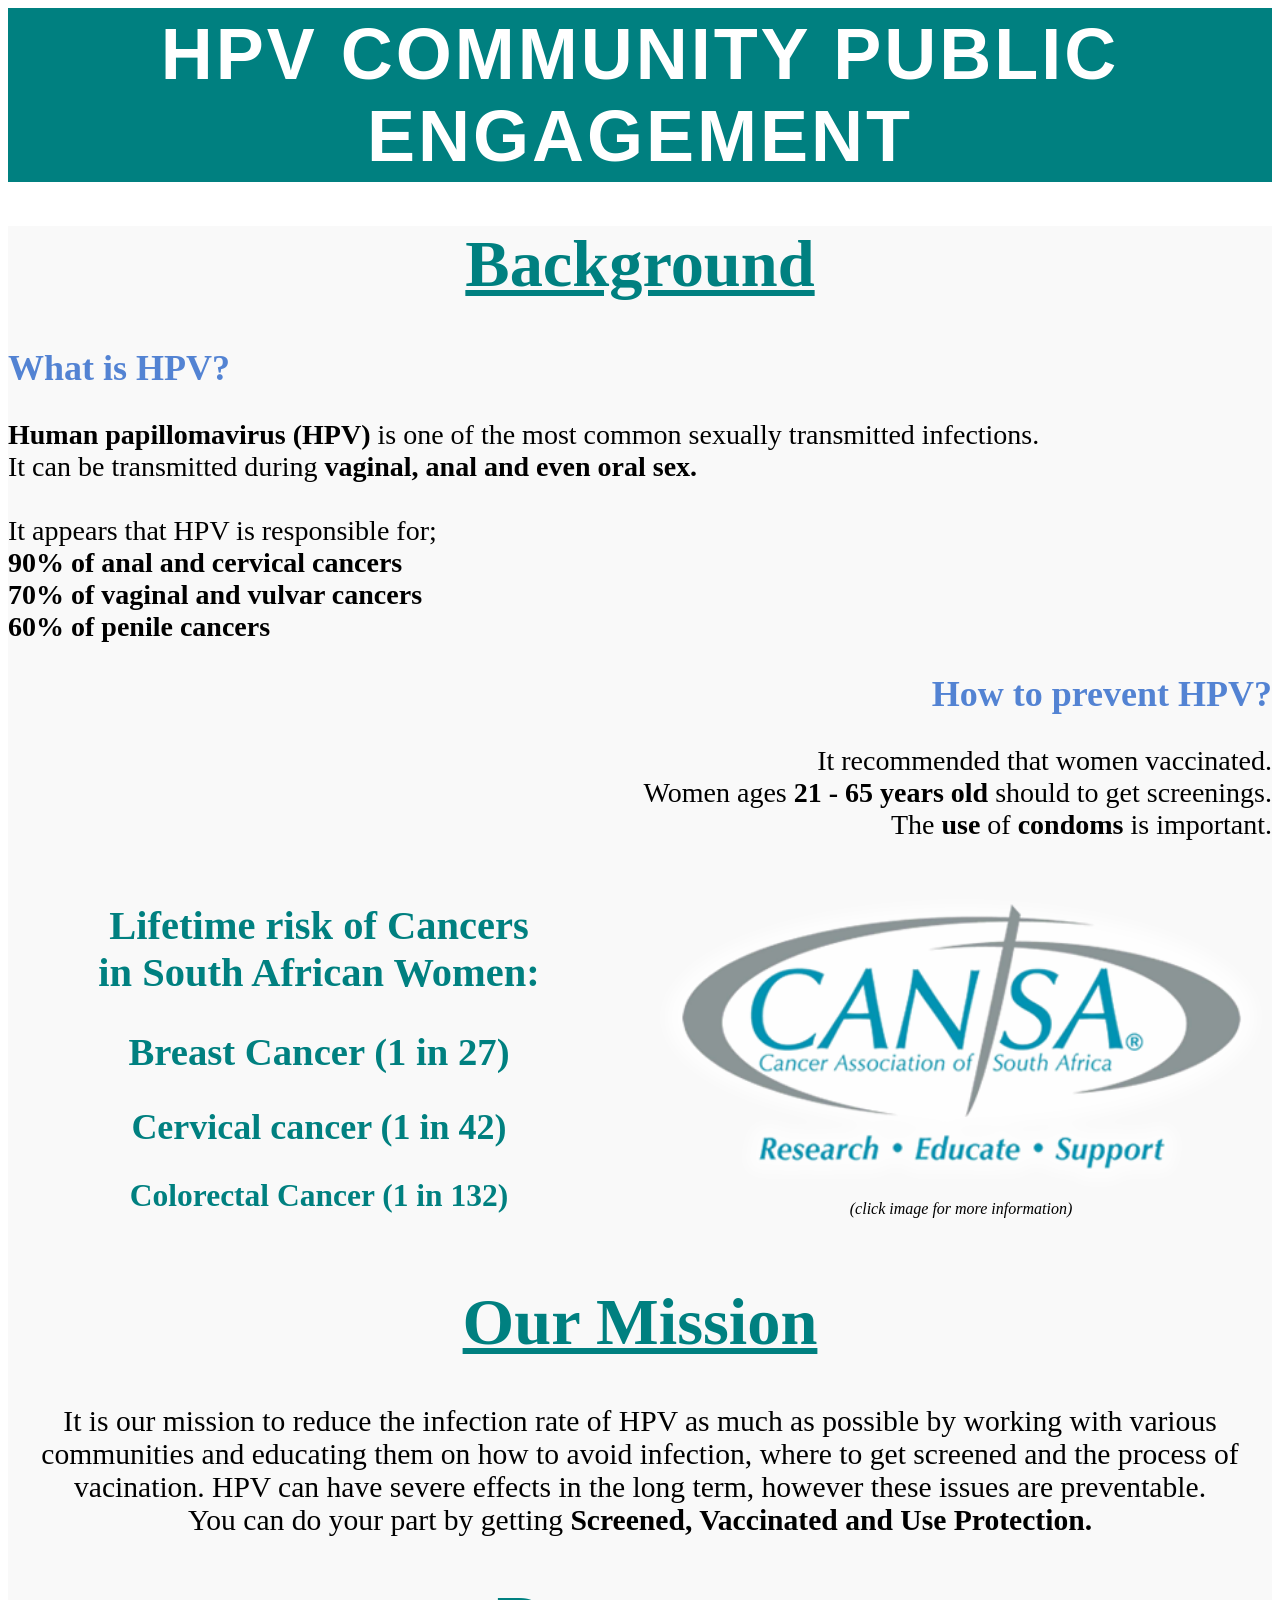
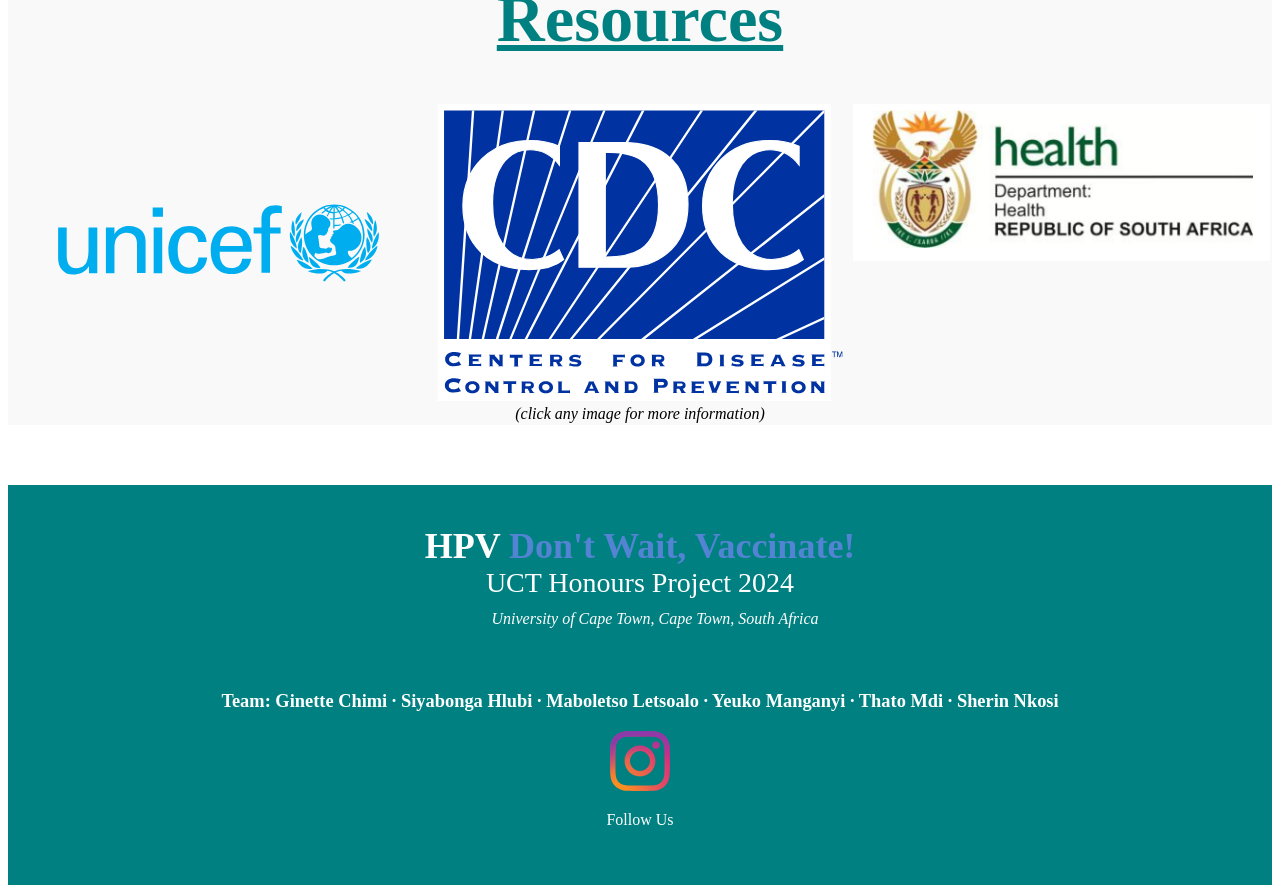
==== index.html @ ef323f9b "Update index.html" ====
<!Doctype html>
<html>

<head>
    <title>HPV CPE Project</title>
    <link rel="stylesheet" type="text/css" href="styles.css">

    <style>
        .container {
            display: grid;
            grid-template-columns: 1fr 1fr;
      
            gap: 20px;
   
            align-items: center;
       
        }

        .text {
            font-size: 18px;
            text-align: left;
        }

        .image img {
            max-width: 100%;
            height: auto;
        }
    </style>
</head>

<body>

    <div class="banner">
        <h1>HPV Community Public Engagement</h1>
    </div>

    <div style="background-color: #f9f9f9; text-align: center;">

        <h1 class="center" style="font-size: 4.15em; font-family: 'Cookie', cursive; color:teal;"><u>Background</u></h1>

        <h2 style="font-size: 2.25em; text-align: left; color:#5383d3;">What is HPV?</h2>

        <p style="font-size: 1.75em; text-align: left;">
           <b> Human papillomavirus (HPV) </b> is one of the most common sexually transmitted infections. <br>
            It can be transmitted during <b> vaginal, anal and even oral sex. </b> <br>
            <br>
            It appears that HPV is responsible for; <br>
            <b>90% of anal and cervical cancers</b> <br>
            <b>70% of vaginal and vulvar cancers</b><br>
            <b>60% of penile cancers</b>
        </p>

        <h2 style="font-size: 2.25em; text-align: right;color:#5383d3;">How to prevent HPV?</h2>

        <p style="font-size: 1.75em; text-align: right;">
            It recommended that women vaccinated.<br>
            Women ages <b>21 - 65 years old</b> should to get screenings.<br>
            The <b>use</b> of <b>condoms</b> is important.<br>
        </p>

        <div class="container">

            <div class="text" style="text-align: center; color: teal;">
                <h2 style="font-size: 2.25em;">Lifetime risk of Cancers <br>
                    in South African Women: <br> </h2>
                <h2 style="font-size: 2.15em"> Breast Cancer (1 in 27)</h2>
                <h2 style="font-size: 2em">Cervical cancer (1 in 42) <br>
                    <h2 style="font-size: 1.75em">Colorectal Cancer (1 in 132)<br> </h2>
            </div>

            <div class="image">
                <a href="https://cansa.org.za/womens-health/">
                    <img src="cansa.png" alt=" The Cancer Association of South Africa." style="width:100%">
                </a>
                           <i>(click image for more information)</i>
            </div>
        </div>

        <h1 class="center" class="center" style="font-size: 4.15em; font-family: 'Cookie', cursive; color:teal;">
            <u>Our Mission</u>
        </h1>

        <p style="font-size: 1.85em;">
            It is our mission to reduce the infection rate of HPV as much as possible by working with various
            communities and educating them on how to avoid infection, where to get screened and the process of
            vacination.
            HPV can have severe effects in the long term, however these issues are preventable.<br>
            You can do your part by getting <b>Screened, Vaccinated and Use Protection.</b>
        </p>

        <h1 class="center" style="font-size: 4.15em; font-family: 'Cookie', cursive; color:teal;"><u>Resources</u></h1>

        <div class="row">
            <div class="column">
                <a href="https://www.unicef.org/southafrica/parents-frequently-asked-questions-hpv-cervical-cancer">
                    <img src="UNICEF.svg" alt="UNICEF Logo" style="width:100%">
                </a>
            </div>
            <div class="column">
                <a href="https://www.cdc.gov/std/hpv/stdfact-hpv.htm">
                    <img src="cdc.svg" alt="CDC Logo" style="width:100%">
                </a>
                           <i>(click any image for more information)</i>
            </div>
            <div class="column">
                <a href="https://www.health.gov.za/wp-content/uploads/2021/07/cervical-cancer-policy.pdf">
                    <img src="DOH.png" alt="Department Health: Republic of South Africa Logo" style="width:100%">
                </a>
            </div>
        </div>

    </div>

    <footer class="footer-distributed">
        <div class="footer-center">
            <h2>HPV <span> Don't Wait, Vaccinate!</span></h2>
            <p class="footer-company-name">UCT Honours Project 2024</p>
            <address>
                <i class="fa fa-map-marker"></i>
                University of Cape Town, Cape Town, South Africa
            </address>

        </div>
        <div class="footer-bottom">
            <p>Team: <strong>Ginette Chimi · Siyabonga Hlubi · Maboletso Letsoalo · Yeuko Manganyi · Thato Mdi ·
                    Sherin Nkosi</strong></p>
        </div>

        <div class="center">
            <a
                href="https://www.instagram.com/hpv__dontwait_vaccinate?utm_source=ig_web_button_share_sheet&igsh=ZDNlZDc0MzIxNw==">
                <img src="ig.svg" alt="instagram logo" style="width: 5%">
            </a>
            <p>Follow Us</p>
        </div>
        
    </footer>

  

</body>

</html>
---- styles.css ----
/* General Styles */
.center { text-align: center; }
.row { display: flex; }
.column { flex: 33.33%; padding: 2px; }


/* Banner Styles */
.banner {
    background-color: teal;
    color: white;
    text-align: center;
    padding: 5px;
    font-family: 'Arial', sans-serif;
}
.banner h1 {
    margin: 0;
    font-size: 4.5em;
    text-transform: uppercase;
    letter-spacing: 3px;
}

/* Column Text Styles */
.column-text {column-count: 2; }

/* Footer Styles */
.footer-distributed {
    background: teal;
    color: white;
    text-align: center;
    padding: 40px 25px;
    margin-top: 60px;
}
.footer-distributed .footer-left,
.footer-distributed .footer-center,
.footer-distributed .footer-right {
    display: inline-block;
    vertical-align: top;
}
.footer-distributed .footer-left { width: 10%; }
.footer-distributed .footer-center { width: 80%; }
.footer-distributed .footer-right { width: 10%; }

.footer-distributed h2,
.footer-distributed .footer-company-name,
.footer-distributed .footer-center p,
.footer-distributed .footer-center p span,
.footer-distributed .footer-bottom {
    margin: 0;
    padding: 0;
    color: #ffffff;
}
.footer-distributed h2 {
    font-size: 2.25em;
    font-family: 'Cookie', cursive;
}
.footer-distributed h2 span { color: #5383d3; }
.footer-distributed .footer-company-name {
    font-size: 1.75em;
    color: #8f9296;
}
.footer-distributed .footer-center i {
    background-color: #33383b;
    color: #ffffff;
    font-size: 2.45em;
    width: 38px;
    height: 38px;
    border-radius: 50%;
    text-align: center;
    line-height: 42px;
    margin: 10px 15px;
    vertical-align: middle;
}
.footer-distributed .footer-center p span {
    display: block;
    font-weight: normal;
    font-size: 1.5em;
    line-height: 2;
}
.footer-distributed .footer-center p a {
    color: #5383d3;
    text-decoration: none;
}
.footer-distributed .footer-bottom {
    margin-top: 50px;
    font-size: 1.15em;
    font-weight: bold;
}
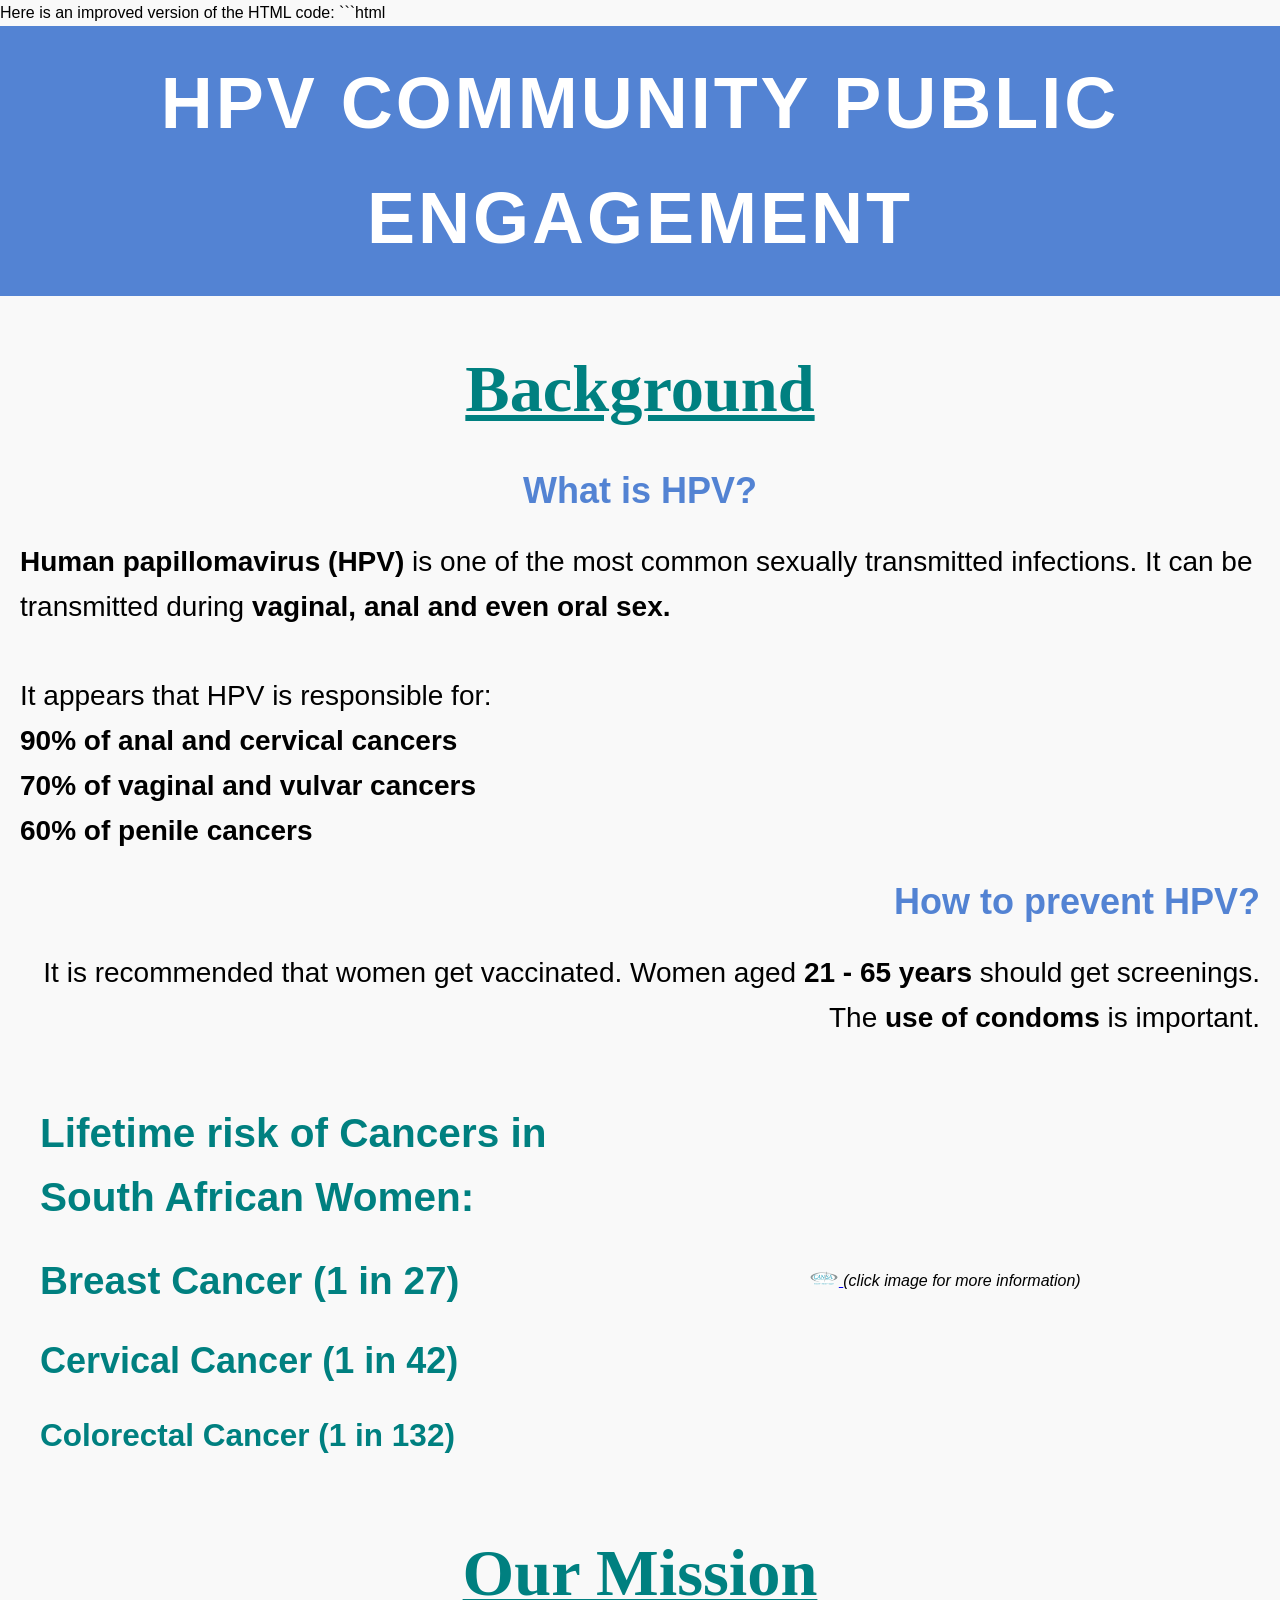
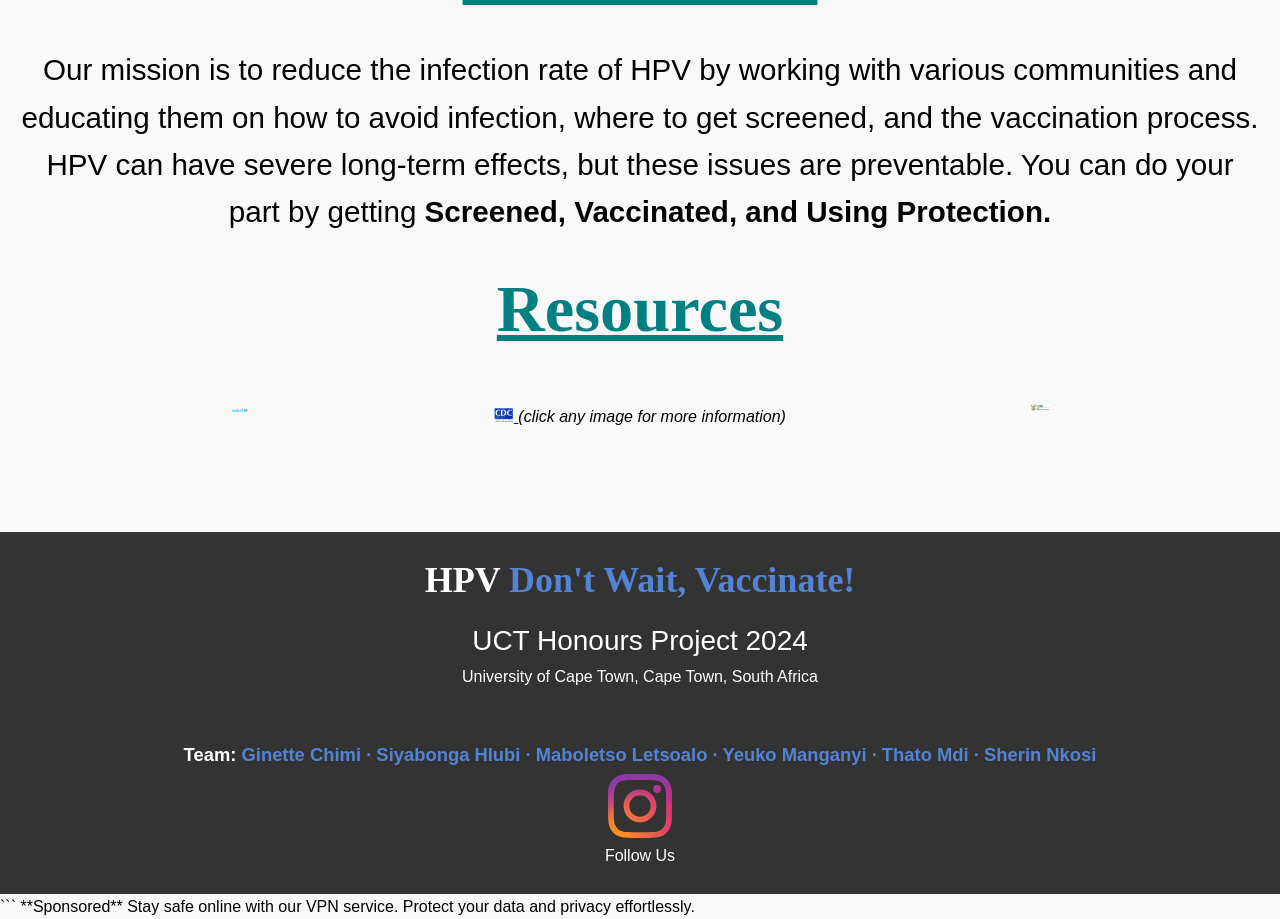
==== commit 23fbb10f: "Update index.html" ====
--- a/index.html
+++ b/index.html
@@ -1,19 +1,44 @@
-<!Doctype html>
-<html>
+Here is an improved version of the HTML code:
+
+```html
+<!DOCTYPE html>
+<html lang="en">
 
 <head>
+    <meta charset="UTF-8">
+    <meta name="viewport" content="width=device-width, initial-scale=1.0">
     <title>HPV CPE Project</title>
     <link rel="stylesheet" type="text/css" href="styles.css">
+    <style>
+        body {
+            font-family: Arial, sans-serif;
+            line-height: 1.6;
+            margin: 0;
+            padding: 0;
+            background-color: #f9f9f9;
+        }
 
-    <style>
+        .banner {
+            background-color: #5383d3;
+            color: white;
+            text-align: center;
+            padding: 20px;
+        }
+
+        .banner h1 {
+            margin: 0;
+        }
+
+        .center {
+            text-align: center;
+        }
+
         .container {
             display: grid;
             grid-template-columns: 1fr 1fr;
-      
             gap: 20px;
-   
             align-items: center;
-       
+            padding: 20px;
         }
 
         .text {
@@ -25,6 +50,59 @@
             max-width: 100%;
             height: auto;
         }
+
+        .content-section {
+            padding: 20px;
+        }
+
+        .content-section h1,
+        .content-section h2,
+        .content-section p {
+            margin: 20px 0;
+        }
+
+        .footer-distributed {
+            background-color: #333;
+            color: white;
+            text-align: center;
+            padding: 20px 0;
+        }
+
+        .footer-distributed h2 {
+            margin: 0 0 10px;
+        }
+
+        .footer-distributed p {
+            margin: 5px 0;
+        }
+
+        .footer-distributed .footer-company-name,
+        .footer-distributed address {
+            font-style: normal;
+        }
+
+        .footer-bottom {
+            margin-top: 10px;
+        }
+
+        .footer-bottom strong {
+            color: #5383d3;
+        }
+
+        .center a img {
+            width: 5%;
+        }
+
+        .row {
+            display: flex;
+            justify-content: space-around;
+            padding: 20px;
+        }
+
+        .column img {
+            width: 100%;
+            height: auto;
+        }
     </style>
 </head>
 
@@ -34,81 +112,63 @@
         <h1>HPV Community Public Engagement</h1>
     </div>
 
-    <div style="background-color: #f9f9f9; text-align: center;">
-
-        <h1 class="center" style="font-size: 4.15em; font-family: 'Cookie', cursive; color:teal;"><u>Background</u></h1>
-
-        <h2 style="font-size: 2.25em; text-align: left; color:#5383d3;">What is HPV?</h2>
-
+    <div class="content-section center">
+        <h1 style="font-size: 4.15em; font-family: 'Cookie', cursive; color: teal;"><u>Background</u></h1>
+        <h2 style="font-size: 2.25em; color: #5383d3;">What is HPV?</h2>
         <p style="font-size: 1.75em; text-align: left;">
-           <b> Human papillomavirus (HPV) </b> is one of the most common sexually transmitted infections. <br>
-            It can be transmitted during <b> vaginal, anal and even oral sex. </b> <br>
-            <br>
-            It appears that HPV is responsible for; <br>
-            <b>90% of anal and cervical cancers</b> <br>
-            <b>70% of vaginal and vulvar cancers</b><br>
-            <b>60% of penile cancers</b>
+            <b>Human papillomavirus (HPV)</b> is one of the most common sexually transmitted infections. It can be transmitted during <b>vaginal, anal and even oral sex.</b>
+            <br><br>
+            It appears that HPV is responsible for:
+            <br><b>90% of anal and cervical cancers</b>
+            <br><b>70% of vaginal and vulvar cancers</b>
+            <br><b>60% of penile cancers</b>
         </p>
 
-        <h2 style="font-size: 2.25em; text-align: right;color:#5383d3;">How to prevent HPV?</h2>
-
+        <h2 style="font-size: 2.25em; color: #5383d3; text-align: right;">How to prevent HPV?</h2>
         <p style="font-size: 1.75em; text-align: right;">
-            It recommended that women vaccinated.<br>
-            Women ages <b>21 - 65 years old</b> should to get screenings.<br>
-            The <b>use</b> of <b>condoms</b> is important.<br>
+            It is recommended that women get vaccinated. Women aged <b>21 - 65 years</b> should get screenings. The <b>use of condoms</b> is important.
         </p>
 
         <div class="container">
-
-            <div class="text" style="text-align: center; color: teal;">
-                <h2 style="font-size: 2.25em;">Lifetime risk of Cancers <br>
-                    in South African Women: <br> </h2>
-                <h2 style="font-size: 2.15em"> Breast Cancer (1 in 27)</h2>
-                <h2 style="font-size: 2em">Cervical cancer (1 in 42) <br>
-                    <h2 style="font-size: 1.75em">Colorectal Cancer (1 in 132)<br> </h2>
+            <div class="text center" style="color: teal;">
+                <h2 style="font-size: 2.25em;">Lifetime risk of Cancers in South African Women:</h2>
+                <h2 style="font-size: 2.15em;">Breast Cancer (1 in 27)</h2>
+                <h2 style="font-size: 2em;">Cervical Cancer (1 in 42)</h2>
+                <h2 style="font-size: 1.75em;">Colorectal Cancer (1 in 132)</h2>
             </div>
 
             <div class="image">
                 <a href="https://cansa.org.za/womens-health/">
-                    <img src="cansa.png" alt=" The Cancer Association of South Africa." style="width:100%">
+                    <img src="cansa.png" alt="The Cancer Association of South Africa.">
                 </a>
-                           <i>(click image for more information)</i>
+                <i>(click image for more information)</i>
             </div>
         </div>
 
-        <h1 class="center" class="center" style="font-size: 4.15em; font-family: 'Cookie', cursive; color:teal;">
-            <u>Our Mission</u>
-        </h1>
-
+        <h1 class="center" style="font-size: 4.15em; font-family: 'Cookie', cursive; color: teal;"><u>Our Mission</u></h1>
         <p style="font-size: 1.85em;">
-            It is our mission to reduce the infection rate of HPV as much as possible by working with various
-            communities and educating them on how to avoid infection, where to get screened and the process of
-            vacination.
-            HPV can have severe effects in the long term, however these issues are preventable.<br>
-            You can do your part by getting <b>Screened, Vaccinated and Use Protection.</b>
+            Our mission is to reduce the infection rate of HPV by working with various communities and educating them on how to avoid infection, where to get screened, and the vaccination process. HPV can have severe long-term effects, but these issues are preventable. You can do your part by getting <b>Screened, Vaccinated, and Using Protection.</b>
         </p>
 
-        <h1 class="center" style="font-size: 4.15em; font-family: 'Cookie', cursive; color:teal;"><u>Resources</u></h1>
-
+        <h1 class="center" style="font-size: 4.15em; font-family: 'Cookie', cursive; color: teal;"><u>Resources</u></h1>
         <div class="row">
             <div class="column">
                 <a href="https://www.unicef.org/southafrica/parents-frequently-asked-questions-hpv-cervical-cancer">
-                    <img src="UNICEF.svg" alt="UNICEF Logo" style="width:100%">
+                    <img src="UNICEF.svg" alt="UNICEF Logo">
                 </a>
             </div>
             <div class="column">
                 <a href="https://www.cdc.gov/std/hpv/stdfact-hpv.htm">
-                    <img src="cdc.svg" alt="CDC Logo" style="width:100%">
+                    <img src="cdc.svg" alt="CDC Logo">
                 </a>
-                           <i>(click any image for more information)</i>
+                <i>(click any image for more information)</i>
             </div>
             <div class="column">
                 <a href="https://www.health.gov.za/wp-content/uploads/2021/07/cervical-cancer-policy.pdf">
-                    <img src="DOH.png" alt="Department Health: Republic of South Africa Logo" style="width:100%">
+                    <img src="DOH.png" alt="Department Health: Republic of South Africa Logo">
                 </a>
             </div>
         </div>
-
     </div>
 
     <footer class="footer-distributed">
@@ -116,28 +176,24 @@
             <h2>HPV <span> Don't Wait, Vaccinate!</span></h2>
             <p class="footer-company-name">UCT Honours Project 2024</p>
             <address>
-                <i class="fa fa-map-marker"></i>
                 University of Cape Town, Cape Town, South Africa
             </address>
-
         </div>
         <div class="footer-bottom">
-            <p>Team: <strong>Ginette Chimi · Siyabonga Hlubi · Maboletso Letsoalo · Yeuko Manganyi · Thato Mdi ·
-                    Sherin Nkosi</strong></p>
+            <p>Team: <strong>Ginette Chimi · Siyabonga Hlubi · Maboletso Letsoalo · Yeuko Manganyi · Thato Mdi · Sherin Nkosi</strong></p>
         </div>
-
         <div class="center">
-            <a
-                href="https://www.instagram.com/hpv__dontwait_vaccinate?utm_source=ig_web_button_share_sheet&igsh=ZDNlZDc0MzIxNw==">
-                <img src="ig.svg" alt="instagram logo" style="width: 5%">
+            <a href="https://www.instagram.com/hpv__dontwait_vaccinate?utm_source=ig_web_button_share_sheet&igsh=ZDNlZDc0MzIxNw==">
+                <img src="ig.svg" alt="Instagram logo">
             </a>
             <p>Follow Us</p>
         </div>
-        
     </footer>
-
-  
 
 </body>
 
 </html>
+```
+
+**Sponsored**  
+Stay safe online with our VPN service. Protect your data and privacy effortlessly.
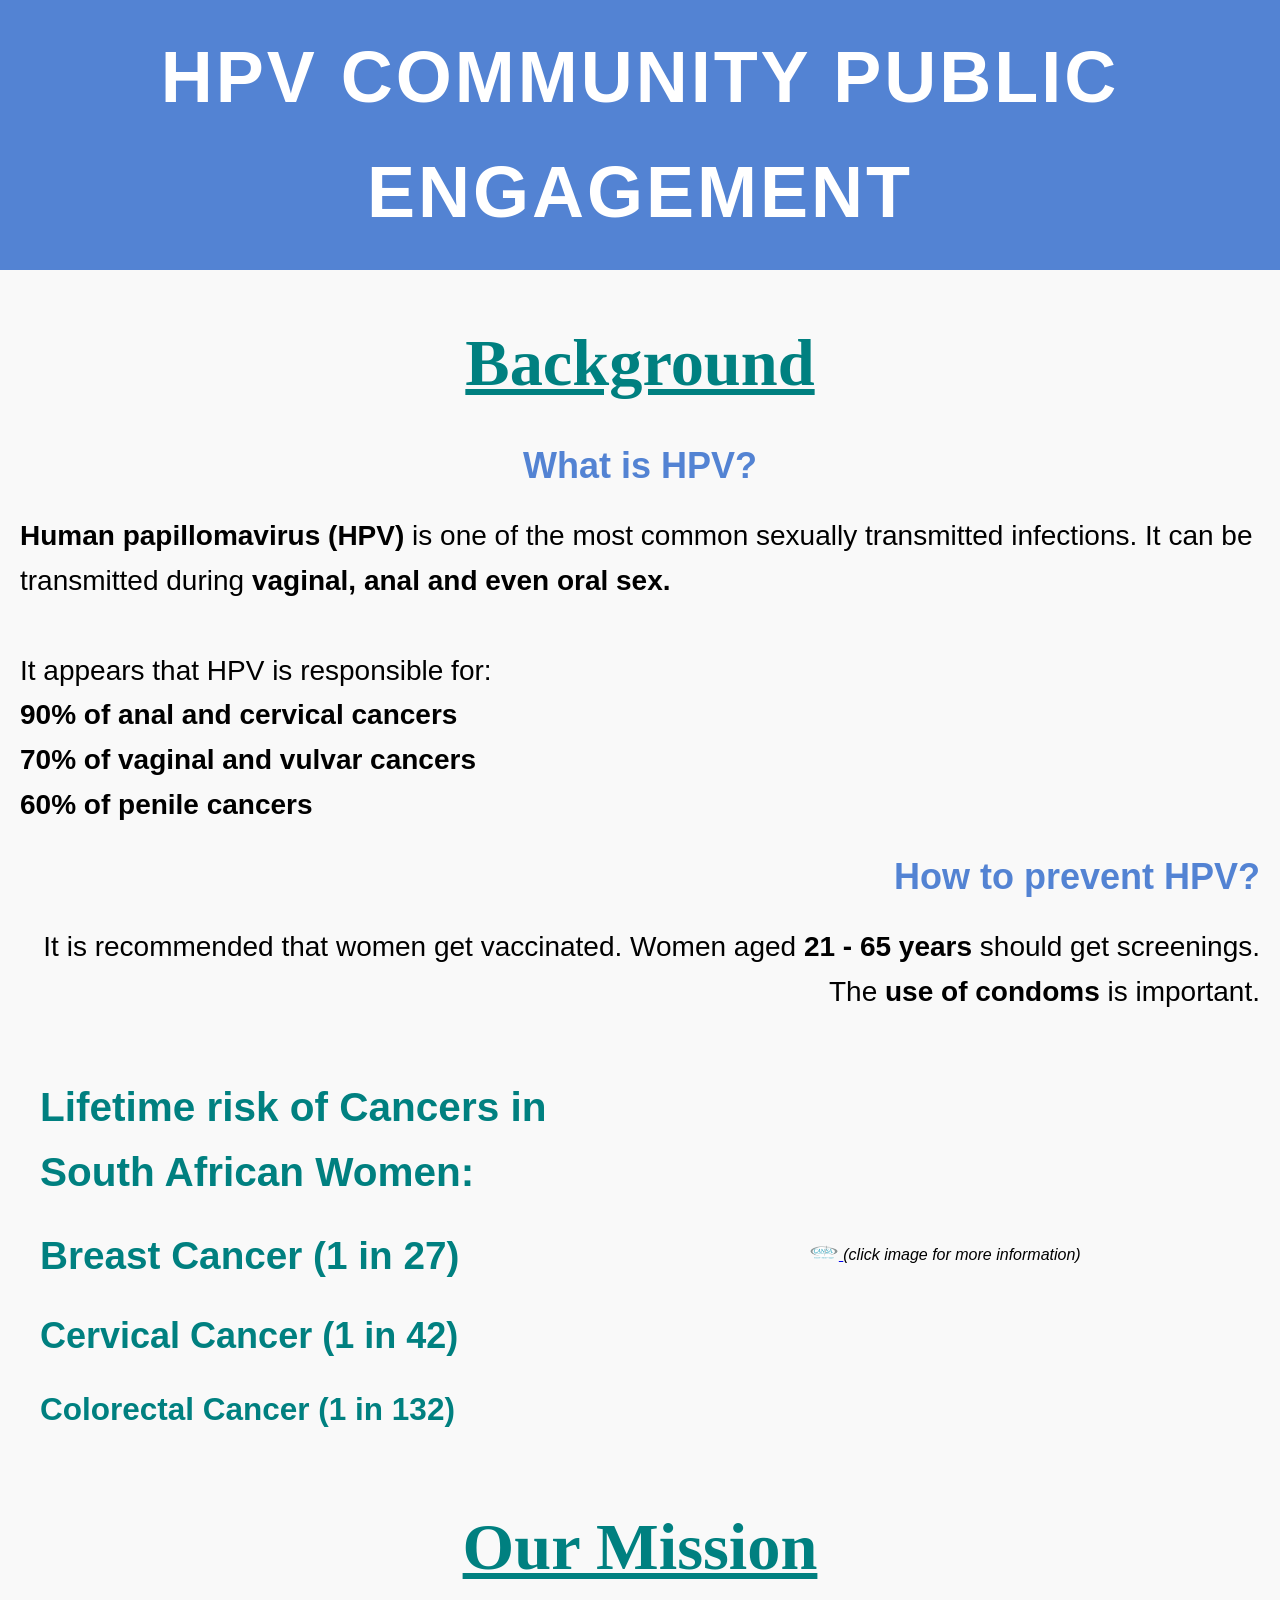
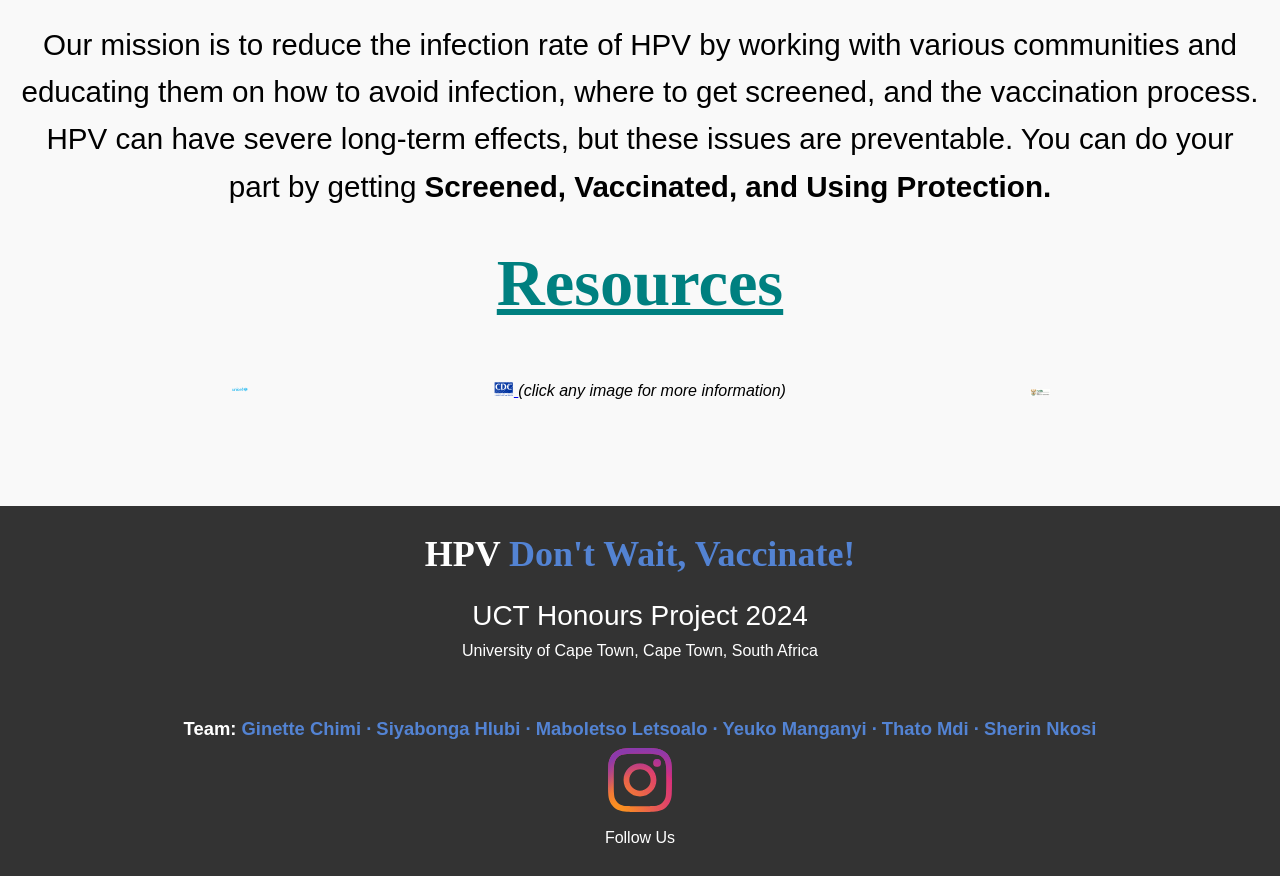
==== commit 895faacb: "Update index.html" ====
--- a/index.html
+++ b/index.html
@@ -1,6 +1,3 @@
-Here is an improved version of the HTML code:
-
-```html
 <!DOCTYPE html>
 <html lang="en">
 
@@ -158,7 +155,7 @@
                 </a>
             </div>
             <div class="column">
-                <a href="https://www.cdc.gov/std/hpv/stdfact-hpv.htm">
+                <a href="https://www.cdc.gov/sti/about/about-genital-hpv-infection.html?CDC_AAref_Val=https://www.cdc.gov/std/hpv/stdfact-hpv.html">
                     <img src="cdc.svg" alt="CDC Logo">
                 </a>
                 <i>(click any image for more information)</i>
@@ -193,7 +190,3 @@
 </body>
 
 </html>
-```
-
-**Sponsored**  
-Stay safe online with our VPN service. Protect your data and privacy effortlessly.
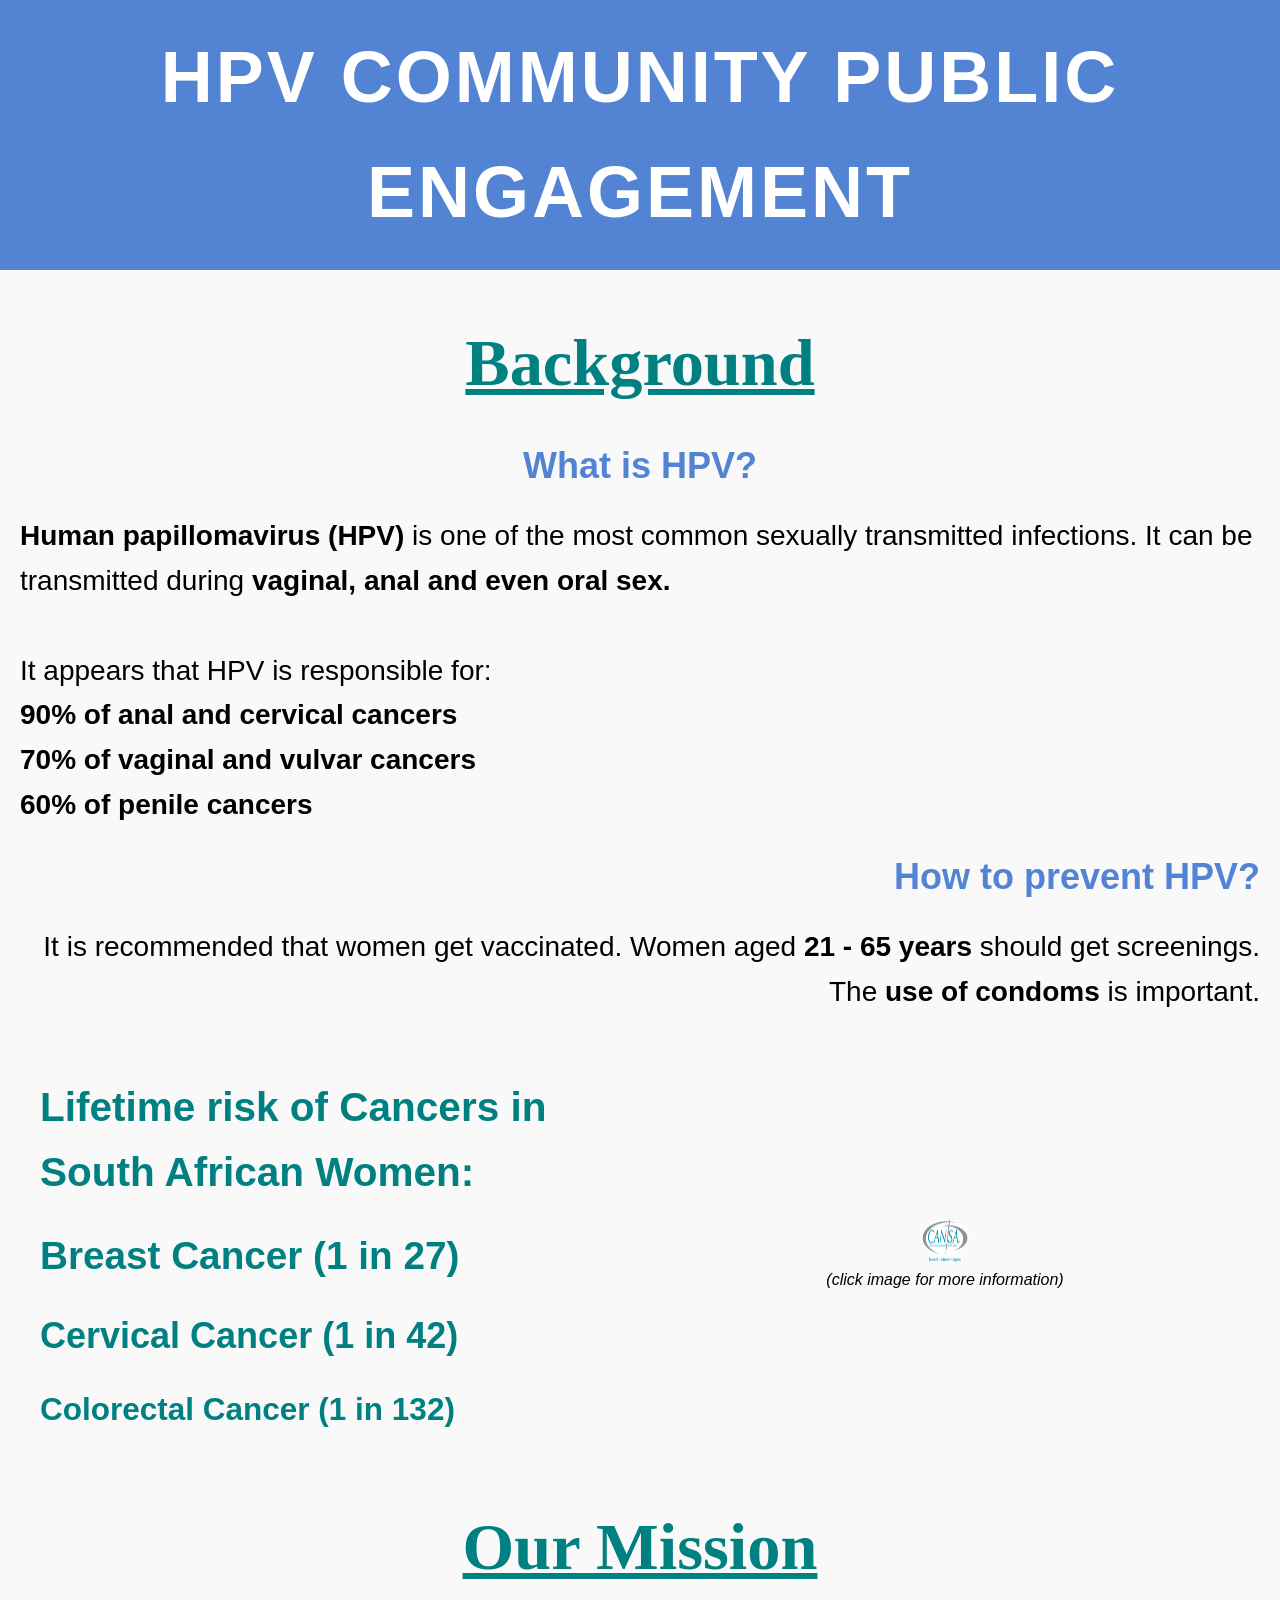
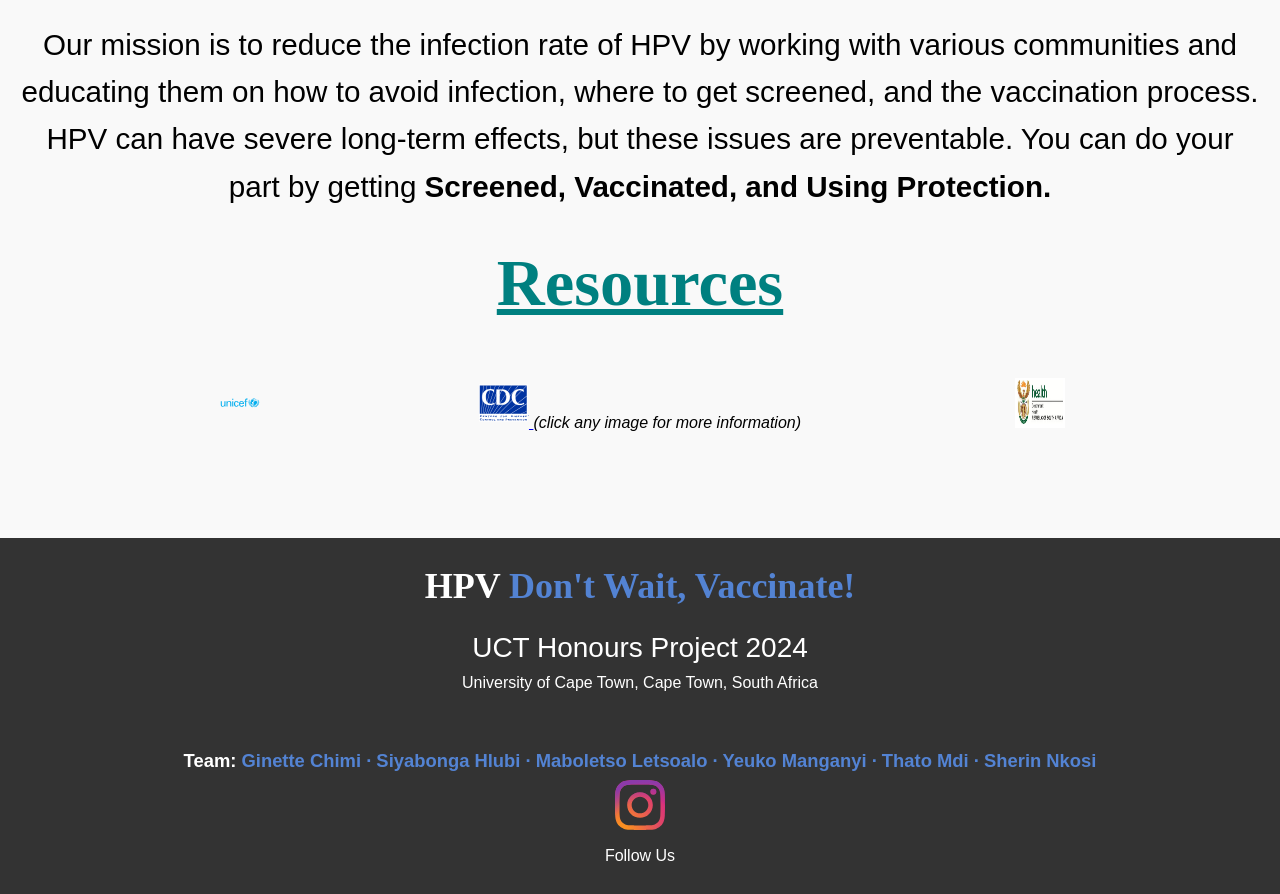
==== commit fd91ebf2: "Update index.html" ====
--- a/index.html
+++ b/index.html
@@ -44,8 +44,10 @@
         }
 
         .image img {
-            max-width: 100%;
+            width: 100%;
             height: auto;
+            display: block;
+            margin: auto;
         }
 
         .content-section {
@@ -87,7 +89,8 @@
         }
 
         .center a img {
-            width: 5%;
+            width: 50px;
+            height: 50px;
         }
 
         .row {
@@ -97,7 +100,7 @@
         }
 
         .column img {
-            width: 100%;
+            max-width: 100%;
             height: auto;
         }
     </style>
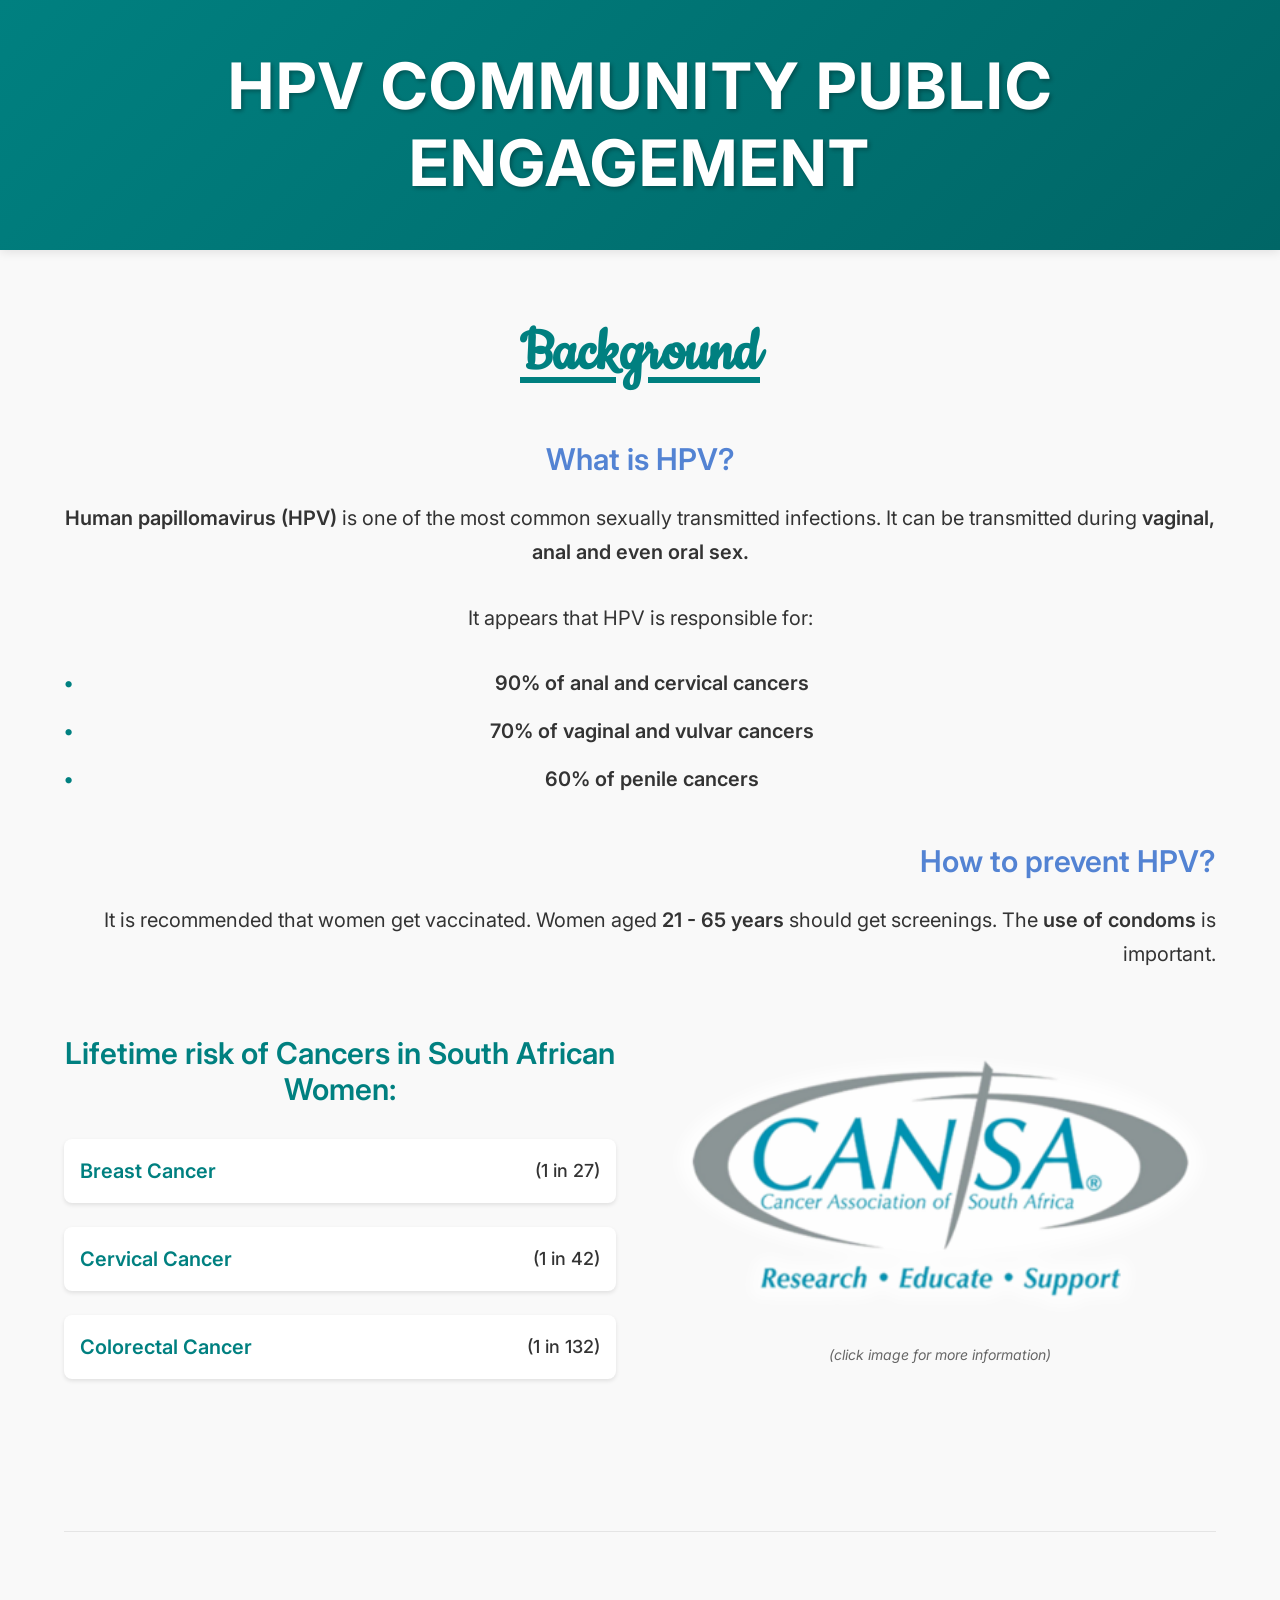
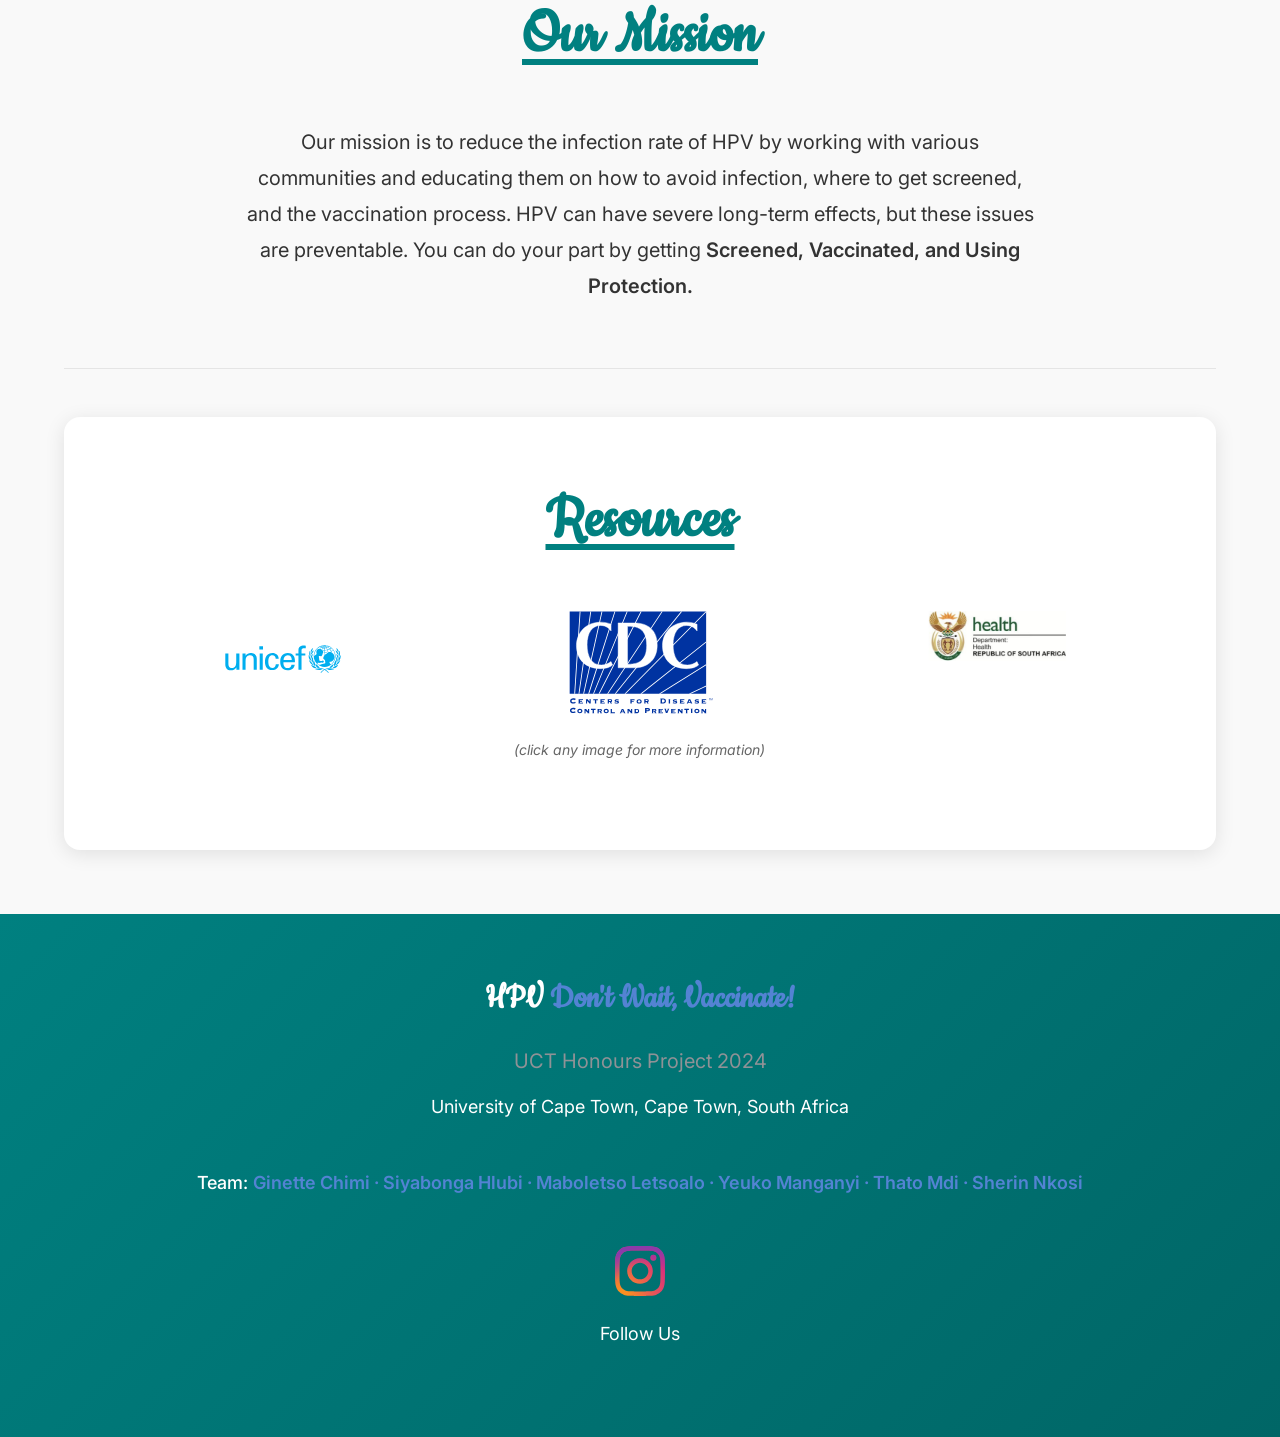
==== commit e217ec5d: "Refactor website with improved accessibility, semantics, and responsive design Co-authored-by: siyab" ====
--- a/index.html
+++ b/index.html
@@ -1,195 +1,175 @@
 <!DOCTYPE html>
 <html lang="en">
-
 <head>
     <meta charset="UTF-8">
     <meta name="viewport" content="width=device-width, initial-scale=1.0">
-    <title>HPV CPE Project</title>
+    <meta name="description" content="HPV Community Public Engagement - Learn about HPV prevention, vaccination, and screening. Educational resource by UCT Honours students.">
+    <meta name="keywords" content="HPV, human papillomavirus, vaccination, cervical cancer, prevention, health education, South Africa">
+    <meta name="author" content="UCT Honours Project Team 2024">
+    
+    <!-- Open Graph / Facebook -->
+    <meta property="og:type" content="website">
+    <meta property="og:url" content="">
+    <meta property="og:title" content="HPV Community Public Engagement - Don't Wait, Vaccinate!">
+    <meta property="og:description" content="Learn about HPV prevention, vaccination, and screening. Educational resource promoting community health awareness.">
+    <meta property="og:image" content="">
+
+    <!-- Twitter -->
+    <meta property="twitter:card" content="summary_large_image">
+    <meta property="twitter:url" content="">
+    <meta property="twitter:title" content="HPV Community Public Engagement - Don't Wait, Vaccinate!">
+    <meta property="twitter:description" content="Learn about HPV prevention, vaccination, and screening. Educational resource promoting community health awareness.">
+    <meta property="twitter:image" content="">
+
+    <title>HPV Community Public Engagement - Don't Wait, Vaccinate!</title>
+    
+    <!-- Google Fonts -->
+    <link rel="preconnect" href="https://fonts.googleapis.com">
+    <link rel="preconnect" href="https://fonts.gstatic.com" crossorigin>
+    <link href="https://fonts.googleapis.com/css2?family=Cookie&family=Inter:wght@400;500;600;700&display=swap" rel="stylesheet">
+    
     <link rel="stylesheet" type="text/css" href="styles.css">
-    <style>
-        body {
-            font-family: Arial, sans-serif;
-            line-height: 1.6;
-            margin: 0;
-            padding: 0;
-            background-color: #f9f9f9;
-        }
-
-        .banner {
-            background-color: #5383d3;
-            color: white;
-            text-align: center;
-            padding: 20px;
-        }
-
-        .banner h1 {
-            margin: 0;
-        }
-
-        .center {
-            text-align: center;
-        }
-
-        .container {
-            display: grid;
-            grid-template-columns: 1fr 1fr;
-            gap: 20px;
-            align-items: center;
-            padding: 20px;
-        }
-
-        .text {
-            font-size: 18px;
-            text-align: left;
-        }
-
-        .image img {
-            width: 100%;
-            height: auto;
-            display: block;
-            margin: auto;
-        }
-
-        .content-section {
-            padding: 20px;
-        }
-
-        .content-section h1,
-        .content-section h2,
-        .content-section p {
-            margin: 20px 0;
-        }
-
-        .footer-distributed {
-            background-color: #333;
-            color: white;
-            text-align: center;
-            padding: 20px 0;
-        }
-
-        .footer-distributed h2 {
-            margin: 0 0 10px;
-        }
-
-        .footer-distributed p {
-            margin: 5px 0;
-        }
-
-        .footer-distributed .footer-company-name,
-        .footer-distributed address {
-            font-style: normal;
-        }
-
-        .footer-bottom {
-            margin-top: 10px;
-        }
-
-        .footer-bottom strong {
-            color: #5383d3;
-        }
-
-        .center a img {
-            width: 50px;
-            height: 50px;
-        }
-
-        .row {
-            display: flex;
-            justify-content: space-around;
-            padding: 20px;
-        }
-
-        .column img {
-            max-width: 100%;
-            height: auto;
-        }
-    </style>
 </head>
 
 <body>
+    <header class="banner" role="banner">
+        <h1>HPV Community Public Engagement</h1>
+    </header>
 
-    <div class="banner">
-        <h1>HPV Community Public Engagement</h1>
-    </div>
+    <main class="main-content" role="main">
+        <section class="content-section" aria-labelledby="background-heading">
+            <div class="center">
+                <h2 id="background-heading" class="section-title">Background</h2>
+                
+                <div class="subsection">
+                    <h3 class="subsection-title">What is HPV?</h3>
+                    <p class="large-text">
+                        <strong>Human papillomavirus (HPV)</strong> is one of the most common sexually transmitted infections. It can be transmitted during <strong>vaginal, anal and even oral sex.</strong>
+                    </p>
+                    <p class="large-text">
+                        It appears that HPV is responsible for:
+                    </p>
+                    <ul class="statistics-list">
+                        <li><strong>90% of anal and cervical cancers</strong></li>
+                        <li><strong>70% of vaginal and vulvar cancers</strong></li>
+                        <li><strong>60% of penile cancers</strong></li>
+                    </ul>
+                </div>
 
-    <div class="content-section center">
-        <h1 style="font-size: 4.15em; font-family: 'Cookie', cursive; color: teal;"><u>Background</u></h1>
-        <h2 style="font-size: 2.25em; color: #5383d3;">What is HPV?</h2>
-        <p style="font-size: 1.75em; text-align: left;">
-            <b>Human papillomavirus (HPV)</b> is one of the most common sexually transmitted infections. It can be transmitted during <b>vaginal, anal and even oral sex.</b>
-            <br><br>
-            It appears that HPV is responsible for:
-            <br><b>90% of anal and cervical cancers</b>
-            <br><b>70% of vaginal and vulvar cancers</b>
-            <br><b>60% of penile cancers</b>
-        </p>
+                <div class="subsection prevention-section">
+                    <h3 class="subsection-title">How to prevent HPV?</h3>
+                    <p class="large-text">
+                        It is recommended that women get vaccinated. Women aged <strong>21 - 65 years</strong> should get screenings. The <strong>use of condoms</strong> is important.
+                    </p>
+                </div>
 
-        <h2 style="font-size: 2.25em; color: #5383d3; text-align: right;">How to prevent HPV?</h2>
-        <p style="font-size: 1.75em; text-align: right;">
-            It is recommended that women get vaccinated. Women aged <b>21 - 65 years</b> should get screenings. The <b>use of condoms</b> is important.
-        </p>
+                <div class="statistics-container">
+                    <div class="statistics-text">
+                        <h3 class="statistics-title">Lifetime risk of Cancers in South African Women:</h3>
+                        <div class="risk-stats">
+                            <div class="risk-item">
+                                <span class="risk-type">Breast Cancer</span>
+                                <span class="risk-value">(1 in 27)</span>
+                            </div>
+                            <div class="risk-item">
+                                <span class="risk-type">Cervical Cancer</span>
+                                <span class="risk-value">(1 in 42)</span>
+                            </div>
+                            <div class="risk-item">
+                                <span class="risk-type">Colorectal Cancer</span>
+                                <span class="risk-value">(1 in 132)</span>
+                            </div>
+                        </div>
+                    </div>
 
-        <div class="container">
-            <div class="text center" style="color: teal;">
-                <h2 style="font-size: 2.25em;">Lifetime risk of Cancers in South African Women:</h2>
-                <h2 style="font-size: 2.15em;">Breast Cancer (1 in 27)</h2>
-                <h2 style="font-size: 2em;">Cervical Cancer (1 in 42)</h2>
-                <h2 style="font-size: 1.75em;">Colorectal Cancer (1 in 132)</h2>
+                    <div class="statistics-image">
+                        <a href="https://cansa.org.za/womens-health/" 
+                           target="_blank" 
+                           rel="noopener noreferrer"
+                           aria-label="Visit CANSA website for women's health information">
+                            <img src="cansa.png" 
+                                 alt="The Cancer Association of South Africa logo - supporting cancer awareness and research"
+                                 loading="lazy">
+                        </a>
+                        <p class="image-caption">(click image for more information)</p>
+                    </div>
+                </div>
             </div>
+        </section>
 
-            <div class="image">
-                <a href="https://cansa.org.za/womens-health/">
-                    <img src="cansa.png" alt="The Cancer Association of South Africa.">
+        <section class="content-section" aria-labelledby="mission-heading">
+            <div class="center">
+                <h2 id="mission-heading" class="section-title">Our Mission</h2>
+                <p class="mission-text">
+                    Our mission is to reduce the infection rate of HPV by working with various communities and educating them on how to avoid infection, where to get screened, and the vaccination process. HPV can have severe long-term effects, but these issues are preventable. You can do your part by getting <strong>Screened, Vaccinated, and Using Protection.</strong>
+                </p>
+            </div>
+        </section>
+
+        <section class="content-section resources-section" aria-labelledby="resources-heading">
+            <div class="center">
+                <h2 id="resources-heading" class="section-title">Resources</h2>
+                <div class="resources-grid">
+                    <div class="resource-item">
+                        <a href="https://www.unicef.org/southafrica/parents-frequently-asked-questions-hpv-cervical-cancer" 
+                           target="_blank" 
+                           rel="noopener noreferrer"
+                           aria-label="Visit UNICEF South Africa for HPV and cervical cancer information">
+                            <img src="UNICEF.svg" 
+                                 alt="UNICEF logo - United Nations Children's Fund supporting health education"
+                                 loading="lazy">
+                        </a>
+                    </div>
+                    <div class="resource-item">
+                        <a href="https://www.cdc.gov/sti/about/about-genital-hpv-infection.html" 
+                           target="_blank" 
+                           rel="noopener noreferrer"
+                           aria-label="Visit CDC for comprehensive HPV infection information">
+                            <img src="cdc.svg" 
+                                 alt="CDC logo - Centers for Disease Control and Prevention providing health guidance"
+                                 loading="lazy">
+                        </a>
+                        <p class="resource-caption">(click any image for more information)</p>
+                    </div>
+                    <div class="resource-item">
+                        <a href="https://www.health.gov.za/wp-content/uploads/2021/07/cervical-cancer-policy.pdf" 
+                           target="_blank" 
+                           rel="noopener noreferrer"
+                           aria-label="Download South African Department of Health cervical cancer policy document">
+                            <img src="DOH.png" 
+                                 alt="Department of Health Republic of South Africa logo - official health policy and guidelines"
+                                 loading="lazy">
+                        </a>
+                    </div>
+                </div>
+            </div>
+        </section>
+    </main>
+
+    <footer class="footer-distributed" role="contentinfo">
+        <div class="footer-content">
+            <div class="footer-center">
+                <h2>HPV <span class="highlight">Don't Wait, Vaccinate!</span></h2>
+                <p class="footer-company-name">UCT Honours Project 2024</p>
+                <address>
+                    University of Cape Town, Cape Town, South Africa
+                </address>
+            </div>
+            <div class="footer-bottom">
+                <p>Team: <strong>Ginette Chimi · Siyabonga Hlubi · Maboletso Letsoalo · Yeuko Manganyi · Thato Mdi · Sherin Nkosi</strong></p>
+            </div>
+            <div class="footer-social">
+                <a href="https://www.instagram.com/hpv__dontwait_vaccinate?utm_source=ig_web_button_share_sheet&igsh=ZDNlZDc0MzIxNw=="
+                   target="_blank"
+                   rel="noopener noreferrer"
+                   aria-label="Follow us on Instagram for HPV awareness updates">
+                    <img src="ig.svg" 
+                         alt="Instagram logo - follow our social media for updates"
+                         loading="lazy">
                 </a>
-                <i>(click image for more information)</i>
+                <p>Follow Us</p>
             </div>
         </div>
-
-        <h1 class="center" style="font-size: 4.15em; font-family: 'Cookie', cursive; color: teal;"><u>Our Mission</u></h1>
-        <p style="font-size: 1.85em;">
-            Our mission is to reduce the infection rate of HPV by working with various communities and educating them on how to avoid infection, where to get screened, and the vaccination process. HPV can have severe long-term effects, but these issues are preventable. You can do your part by getting <b>Screened, Vaccinated, and Using Protection.</b>
-        </p>
-
-        <h1 class="center" style="font-size: 4.15em; font-family: 'Cookie', cursive; color: teal;"><u>Resources</u></h1>
-        <div class="row">
-            <div class="column">
-                <a href="https://www.unicef.org/southafrica/parents-frequently-asked-questions-hpv-cervical-cancer">
-                    <img src="UNICEF.svg" alt="UNICEF Logo">
-                </a>
-            </div>
-            <div class="column">
-                <a href="https://www.cdc.gov/sti/about/about-genital-hpv-infection.html?CDC_AAref_Val=https://www.cdc.gov/std/hpv/stdfact-hpv.html">
-                    <img src="cdc.svg" alt="CDC Logo">
-                </a>
-                <i>(click any image for more information)</i>
-            </div>
-            <div class="column">
-                <a href="https://www.health.gov.za/wp-content/uploads/2021/07/cervical-cancer-policy.pdf">
-                    <img src="DOH.png" alt="Department Health: Republic of South Africa Logo">
-                </a>
-            </div>
-        </div>
-    </div>
-
-    <footer class="footer-distributed">
-        <div class="footer-center">
-            <h2>HPV <span> Don't Wait, Vaccinate!</span></h2>
-            <p class="footer-company-name">UCT Honours Project 2024</p>
-            <address>
-                University of Cape Town, Cape Town, South Africa
-            </address>
-        </div>
-        <div class="footer-bottom">
-            <p>Team: <strong>Ginette Chimi · Siyabonga Hlubi · Maboletso Letsoalo · Yeuko Manganyi · Thato Mdi · Sherin Nkosi</strong></p>
-        </div>
-        <div class="center">
-            <a href="https://www.instagram.com/hpv__dontwait_vaccinate?utm_source=ig_web_button_share_sheet&igsh=ZDNlZDc0MzIxNw==">
-                <img src="ig.svg" alt="Instagram logo">
-            </a>
-            <p>Follow Us</p>
-        </div>
     </footer>
-
 </body>
-
 </html>
--- a/styles.css
+++ b/styles.css
@@ -1,87 +1,557 @@
-/* General Styles */
-.center { text-align: center; }
-.row { display: flex; }
-.column { flex: 33.33%; padding: 2px; }
-
-
-/* Banner Styles */
+/* CSS Reset and Base Styles */
+* {
+    margin: 0;
+    padding: 0;
+    box-sizing: border-box;
+}
+
+:root {
+    /* Color Variables */
+    --primary-color: #008080; /* teal */
+    --secondary-color: #5383d3; /* blue */
+    --text-dark: #333333;
+    --text-light: #666666;
+    --text-white: #ffffff;
+    --background-light: #f9f9f9;
+    --background-white: #ffffff;
+    --accent-color: #8f9296;
+    
+    /* Typography */
+    --font-primary: 'Inter', -apple-system, BlinkMacSystemFont, 'Segoe UI', Roboto, sans-serif;
+    --font-accent: 'Cookie', cursive;
+    
+    /* Spacing */
+    --spacing-xs: 0.5rem;
+    --spacing-sm: 1rem;
+    --spacing-md: 1.5rem;
+    --spacing-lg: 2rem;
+    --spacing-xl: 3rem;
+    --spacing-xxl: 4rem;
+    
+    /* Typography Scale */
+    --font-size-sm: 0.875rem;
+    --font-size-base: 1rem;
+    --font-size-lg: 1.125rem;
+    --font-size-xl: 1.25rem;
+    --font-size-2xl: 1.5rem;
+    --font-size-3xl: 1.875rem;
+    --font-size-4xl: 2.25rem;
+    --font-size-5xl: 3rem;
+    --font-size-6xl: 4rem;
+    
+    /* Breakpoints */
+    --breakpoint-sm: 640px;
+    --breakpoint-md: 768px;
+    --breakpoint-lg: 1024px;
+    --breakpoint-xl: 1280px;
+}
+
+/* Base Styles */
+html {
+    scroll-behavior: smooth;
+}
+
+body {
+    font-family: var(--font-primary);
+    line-height: 1.6;
+    color: var(--text-dark);
+    background-color: var(--background-light);
+    font-size: var(--font-size-base);
+}
+
+/* Focus Styles for Accessibility */
+*:focus {
+    outline: 2px solid var(--secondary-color);
+    outline-offset: 2px;
+}
+
+/* Skip Link for Screen Readers */
+.skip-link {
+    position: absolute;
+    top: -40px;
+    left: 6px;
+    background: var(--text-dark);
+    color: var(--text-white);
+    padding: 8px;
+    text-decoration: none;
+    border-radius: 4px;
+    z-index: 1000;
+}
+
+.skip-link:focus {
+    top: 6px;
+}
+
+/* Typography */
+h1, h2, h3, h4, h5, h6 {
+    font-weight: 600;
+    line-height: 1.2;
+    margin-bottom: var(--spacing-sm);
+}
+
+h1 { font-size: var(--font-size-5xl); }
+h2 { font-size: var(--font-size-4xl); }
+h3 { font-size: var(--font-size-3xl); }
+
+p {
+    margin-bottom: var(--spacing-md);
+}
+
+strong {
+    font-weight: 600;
+}
+
+/* Utility Classes */
+.center {
+    text-align: center;
+}
+
+.sr-only {
+    position: absolute;
+    width: 1px;
+    height: 1px;
+    padding: 0;
+    margin: -1px;
+    overflow: hidden;
+    clip: rect(0, 0, 0, 0);
+    white-space: nowrap;
+    border: 0;
+}
+
+/* Banner/Header Styles */
 .banner {
-    background-color: teal;
-    color: white;
+    background: linear-gradient(135deg, var(--primary-color) 0%, #006666 100%);
+    color: var(--text-white);
     text-align: center;
-    padding: 5px;
-    font-family: 'Arial', sans-serif;
-}
+    padding: var(--spacing-xl) var(--spacing-md);
+    box-shadow: 0 2px 10px rgba(0, 0, 0, 0.1);
+}
+
 .banner h1 {
+    font-size: clamp(var(--font-size-3xl), 5vw, var(--font-size-6xl));
+    font-weight: 700;
+    text-transform: uppercase;
+    letter-spacing: 2px;
     margin: 0;
-    font-size: 4.5em;
-    text-transform: uppercase;
-    letter-spacing: 3px;
-}
-
-/* Column Text Styles */
-.column-text {column-count: 2; }
+    text-shadow: 2px 2px 4px rgba(0, 0, 0, 0.3);
+}
+
+/* Main Content */
+.main-content {
+    max-width: 1200px;
+    margin: 0 auto;
+    padding: 0 var(--spacing-md);
+}
+
+/* Content Sections */
+.content-section {
+    padding: var(--spacing-xxl) 0;
+    border-bottom: 1px solid #e5e5e5;
+}
+
+.content-section:last-child {
+    border-bottom: none;
+}
+
+.section-title {
+    font-family: var(--font-accent);
+    font-size: clamp(var(--font-size-4xl), 6vw, 4.15rem);
+    color: var(--primary-color);
+    text-decoration: underline;
+    text-decoration-color: var(--primary-color);
+    text-underline-offset: 8px;
+    margin-bottom: var(--spacing-xl);
+}
+
+/* Subsections */
+.subsection {
+    margin-bottom: var(--spacing-xl);
+}
+
+.subsection-title {
+    font-size: var(--font-size-3xl);
+    color: var(--secondary-color);
+    margin-bottom: var(--spacing-md);
+}
+
+.prevention-section .subsection-title {
+    text-align: right;
+}
+
+.prevention-section .large-text {
+    text-align: right;
+}
+
+.large-text {
+    font-size: var(--font-size-xl);
+    line-height: 1.7;
+    margin-bottom: var(--spacing-lg);
+}
+
+/* Statistics List */
+.statistics-list {
+    list-style: none;
+    font-size: var(--font-size-xl);
+    margin: var(--spacing-lg) 0;
+}
+
+.statistics-list li {
+    margin-bottom: var(--spacing-sm);
+    padding-left: var(--spacing-md);
+    position: relative;
+}
+
+.statistics-list li::before {
+    content: "•";
+    color: var(--primary-color);
+    font-weight: bold;
+    position: absolute;
+    left: 0;
+}
+
+/* Statistics Container */
+.statistics-container {
+    display: grid;
+    grid-template-columns: 1fr 1fr;
+    gap: var(--spacing-xl);
+    align-items: center;
+    margin: var(--spacing-xxl) 0;
+}
+
+.statistics-title {
+    font-size: var(--font-size-3xl);
+    color: var(--primary-color);
+    margin-bottom: var(--spacing-lg);
+}
+
+.risk-stats {
+    space-y: var(--spacing-md);
+}
+
+.risk-item {
+    display: flex;
+    justify-content: space-between;
+    align-items: center;
+    margin-bottom: var(--spacing-md);
+    padding: var(--spacing-sm);
+    background: var(--background-white);
+    border-radius: 8px;
+    box-shadow: 0 2px 4px rgba(0, 0, 0, 0.1);
+}
+
+.risk-type {
+    font-size: var(--font-size-xl);
+    font-weight: 600;
+    color: var(--primary-color);
+}
+
+.risk-value {
+    font-size: var(--font-size-lg);
+    font-weight: 500;
+    color: var(--text-dark);
+}
+
+.statistics-image img {
+    width: 100%;
+    height: auto;
+    border-radius: 12px;
+    transition: transform 0.3s ease, box-shadow 0.3s ease;
+}
+
+.statistics-image img:hover {
+    transform: translateY(-4px);
+    box-shadow: 0 8px 25px rgba(0, 0, 0, 0.15);
+}
+
+.image-caption {
+    font-style: italic;
+    font-size: var(--font-size-sm);
+    color: var(--text-light);
+    margin-top: var(--spacing-sm);
+    text-align: center;
+}
+
+/* Mission Section */
+.mission-text {
+    font-size: var(--font-size-xl);
+    line-height: 1.8;
+    max-width: 800px;
+    margin: 0 auto;
+}
+
+/* Resources Section */
+.resources-section {
+    background: var(--background-white);
+    border-radius: 16px;
+    margin: var(--spacing-xl) 0;
+    padding: var(--spacing-xxl);
+    box-shadow: 0 4px 20px rgba(0, 0, 0, 0.1);
+}
+
+.resources-grid {
+    display: grid;
+    grid-template-columns: repeat(auto-fit, minmax(200px, 1fr));
+    gap: var(--spacing-xl);
+    margin-top: var(--spacing-xl);
+}
+
+.resource-item {
+    text-align: center;
+    transition: transform 0.3s ease;
+}
+
+.resource-item:hover {
+    transform: translateY(-8px);
+}
+
+.resource-item img {
+    width: 100%;
+    max-width: 150px;
+    height: auto;
+    transition: filter 0.3s ease;
+}
+
+.resource-item img:hover {
+    filter: brightness(1.1);
+}
+
+.resource-caption {
+    font-style: italic;
+    font-size: var(--font-size-sm);
+    color: var(--text-light);
+    margin-top: var(--spacing-sm);
+}
 
 /* Footer Styles */
 .footer-distributed {
-    background: teal;
-    color: white;
+    background: linear-gradient(135deg, var(--primary-color) 0%, #006666 100%);
+    color: var(--text-white);
     text-align: center;
-    padding: 40px 25px;
-    margin-top: 60px;
-}
-.footer-distributed .footer-left,
-.footer-distributed .footer-center,
-.footer-distributed .footer-right {
-    display: inline-block;
-    vertical-align: top;
-}
-.footer-distributed .footer-left { width: 10%; }
-.footer-distributed .footer-center { width: 80%; }
-.footer-distributed .footer-right { width: 10%; }
-
-.footer-distributed h2,
-.footer-distributed .footer-company-name,
-.footer-distributed .footer-center p,
-.footer-distributed .footer-center p span,
-.footer-distributed .footer-bottom {
-    margin: 0;
-    padding: 0;
-    color: #ffffff;
-}
+    padding: var(--spacing-xxl) var(--spacing-md);
+    margin-top: var(--spacing-xxl);
+}
+
+.footer-content {
+    max-width: 1200px;
+    margin: 0 auto;
+}
+
 .footer-distributed h2 {
-    font-size: 2.25em;
-    font-family: 'Cookie', cursive;
-}
-.footer-distributed h2 span { color: #5383d3; }
-.footer-distributed .footer-company-name {
-    font-size: 1.75em;
-    color: #8f9296;
-}
-.footer-distributed .footer-center i {
-    background-color: #33383b;
-    color: #ffffff;
-    font-size: 2.45em;
-    width: 38px;
-    height: 38px;
-    border-radius: 50%;
-    text-align: center;
-    line-height: 42px;
-    margin: 10px 15px;
-    vertical-align: middle;
-}
-.footer-distributed .footer-center p span {
-    display: block;
-    font-weight: normal;
-    font-size: 1.5em;
-    line-height: 2;
-}
-.footer-distributed .footer-center p a {
-    color: #5383d3;
+    font-family: var(--font-accent);
+    font-size: var(--font-size-4xl);
+    margin-bottom: var(--spacing-md);
+}
+
+.footer-distributed .highlight {
+    color: var(--secondary-color);
+}
+
+.footer-company-name {
+    font-size: var(--font-size-xl);
+    color: var(--accent-color);
+    margin-bottom: var(--spacing-sm);
+}
+
+.footer-distributed address {
+    font-style: normal;
+    font-size: var(--font-size-lg);
+    margin-bottom: var(--spacing-xl);
+}
+
+.footer-bottom {
+    margin: var(--spacing-xl) 0;
+    font-size: var(--font-size-lg);
+    font-weight: 500;
+}
+
+.footer-bottom strong {
+    color: var(--secondary-color);
+}
+
+.footer-social {
+    margin-top: var(--spacing-xl);
+}
+
+.footer-social img {
+    width: 50px;
+    height: 50px;
+    transition: transform 0.3s ease, filter 0.3s ease;
+}
+
+.footer-social img:hover {
+    transform: scale(1.1);
+    filter: brightness(1.2);
+}
+
+.footer-social p {
+    margin-top: var(--spacing-sm);
+    font-size: var(--font-size-lg);
+}
+
+/* Link Styles */
+a {
+    color: var(--secondary-color);
     text-decoration: none;
-}
-.footer-distributed .footer-bottom {
-    margin-top: 50px;
-    font-size: 1.15em;
-    font-weight: bold;
-}
+    transition: color 0.3s ease;
+}
+
+a:hover {
+    color: var(--primary-color);
+}
+
+a:focus {
+    outline: 2px solid var(--secondary-color);
+    outline-offset: 2px;
+}
+
+/* Responsive Design */
+@media (max-width: 768px) {
+    :root {
+        --spacing-xl: 2rem;
+        --spacing-xxl: 2.5rem;
+    }
+    
+    .banner {
+        padding: var(--spacing-lg) var(--spacing-sm);
+    }
+    
+    .banner h1 {
+        font-size: var(--font-size-3xl);
+        letter-spacing: 1px;
+    }
+    
+    .main-content {
+        padding: 0 var(--spacing-sm);
+    }
+    
+    .content-section {
+        padding: var(--spacing-lg) 0;
+    }
+    
+    .section-title {
+        font-size: var(--font-size-3xl);
+    }
+    
+    .subsection-title {
+        font-size: var(--font-size-2xl);
+    }
+    
+    .large-text {
+        font-size: var(--font-size-lg);
+    }
+    
+    .statistics-container {
+        grid-template-columns: 1fr;
+        gap: var(--spacing-lg);
+    }
+    
+    .prevention-section .subsection-title,
+    .prevention-section .large-text {
+        text-align: left;
+    }
+    
+    .risk-item {
+        flex-direction: column;
+        text-align: center;
+        gap: var(--spacing-xs);
+    }
+    
+    .statistics-title {
+        font-size: var(--font-size-2xl);
+    }
+    
+    .resources-grid {
+        grid-template-columns: 1fr;
+        gap: var(--spacing-lg);
+    }
+    
+    .footer-distributed {
+        padding: var(--spacing-xl) var(--spacing-sm);
+    }
+    
+    .footer-distributed h2 {
+        font-size: var(--font-size-3xl);
+    }
+    
+    .footer-company-name {
+        font-size: var(--font-size-lg);
+    }
+    
+    .footer-bottom {
+        font-size: var(--font-size-base);
+    }
+}
+
+@media (max-width: 480px) {
+    .banner h1 {
+        font-size: var(--font-size-2xl);
+        letter-spacing: 0.5px;
+    }
+    
+    .section-title {
+        font-size: var(--font-size-2xl);
+    }
+    
+    .large-text {
+        font-size: var(--font-size-base);
+    }
+    
+    .mission-text {
+        font-size: var(--font-size-lg);
+    }
+    
+    .resources-section {
+        padding: var(--spacing-lg);
+        margin: var(--spacing-lg) 0;
+    }
+}
+
+/* Print Styles */
+@media print {
+    .banner,
+    .footer-distributed {
+        background: var(--text-dark) !important;
+        color: var(--text-white) !important;
+    }
+    
+    .section-title {
+        color: var(--text-dark) !important;
+    }
+    
+    a {
+        color: var(--text-dark) !important;
+        text-decoration: underline !important;
+    }
+    
+    img {
+        max-width: 100% !important;
+        height: auto !important;
+    }
+}
+
+/* Reduced Motion */
+@media (prefers-reduced-motion: reduce) {
+    html {
+        scroll-behavior: auto;
+    }
+    
+    *,
+    *::before,
+    *::after {
+        animation-duration: 0.01ms !important;
+        animation-iteration-count: 1 !important;
+        transition-duration: 0.01ms !important;
+    }
+}
+
+/* High Contrast Mode */
+@media (prefers-contrast: high) {
+    :root {
+        --primary-color: #000000;
+        --secondary-color: #0000ff;
+        --text-dark: #000000;
+        --text-light: #000000;
+        --background-light: #ffffff;
+        --background-white: #ffffff;
+    }
+}
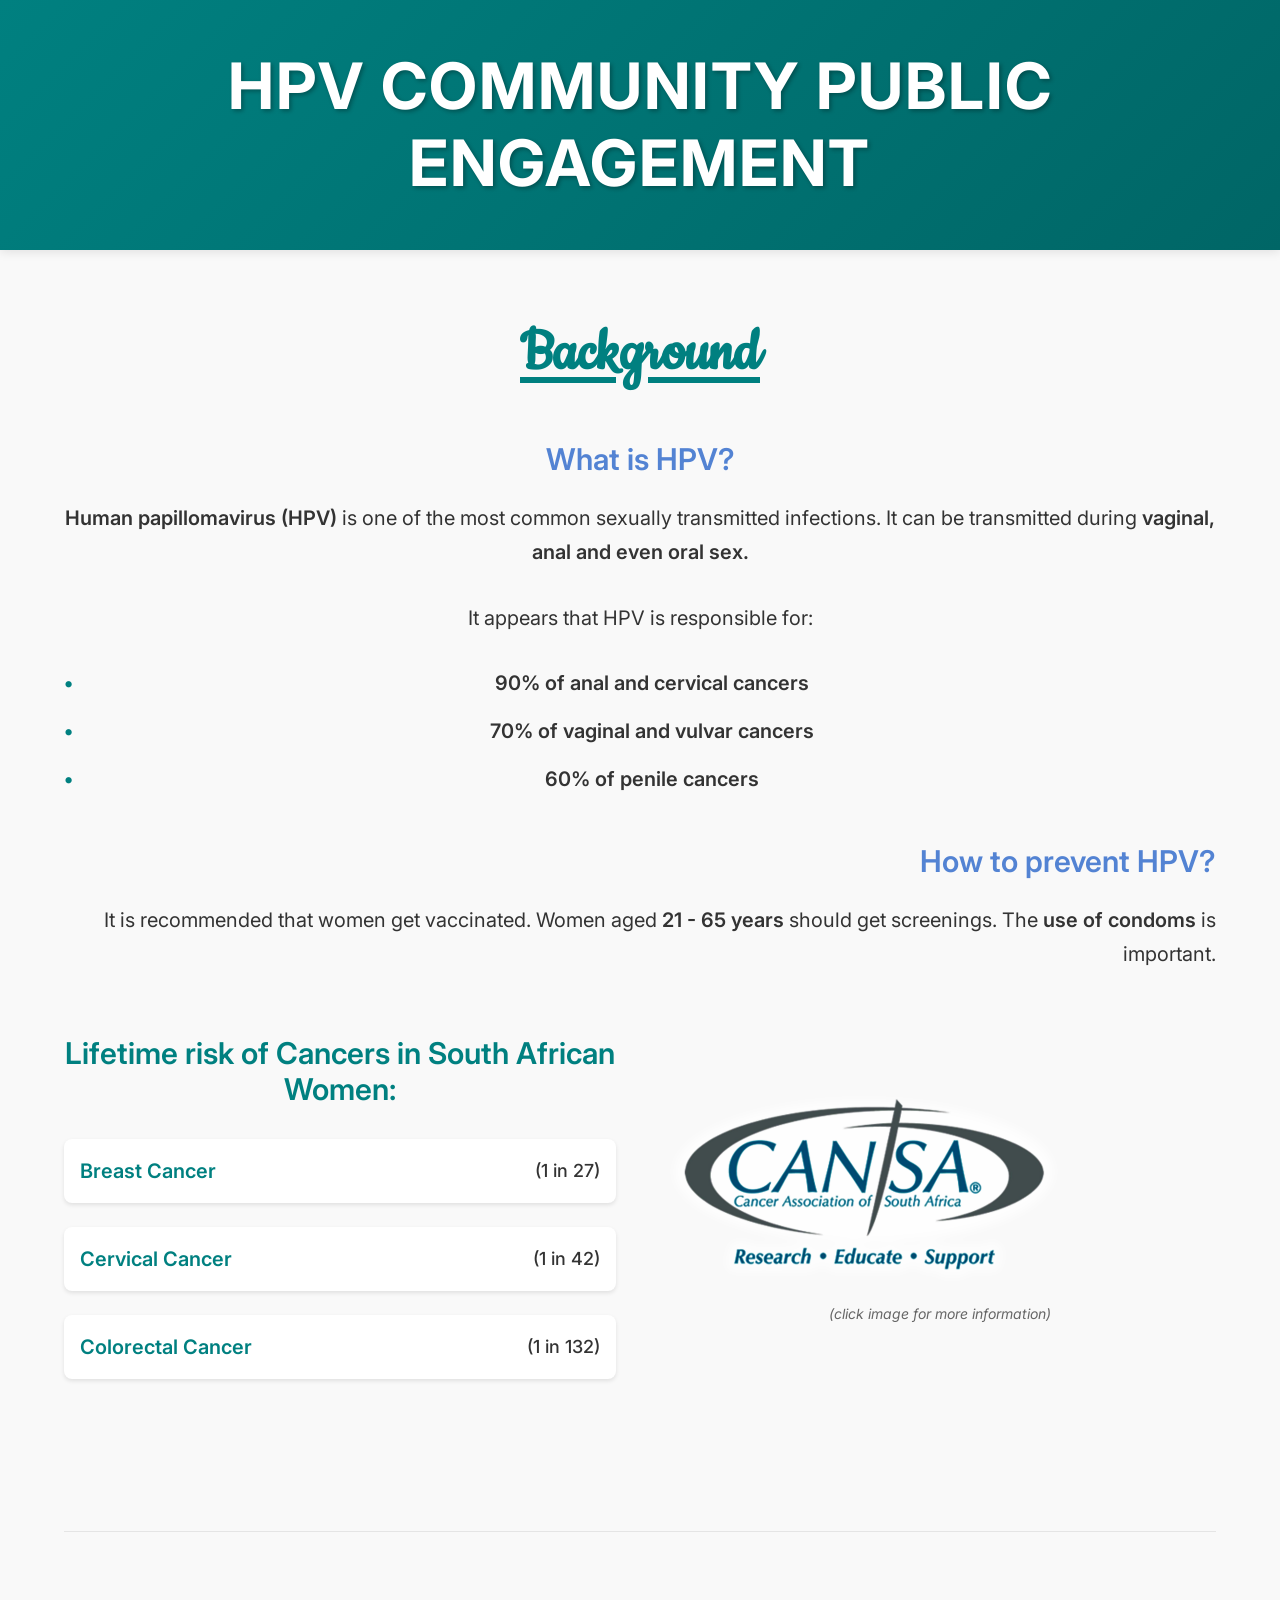
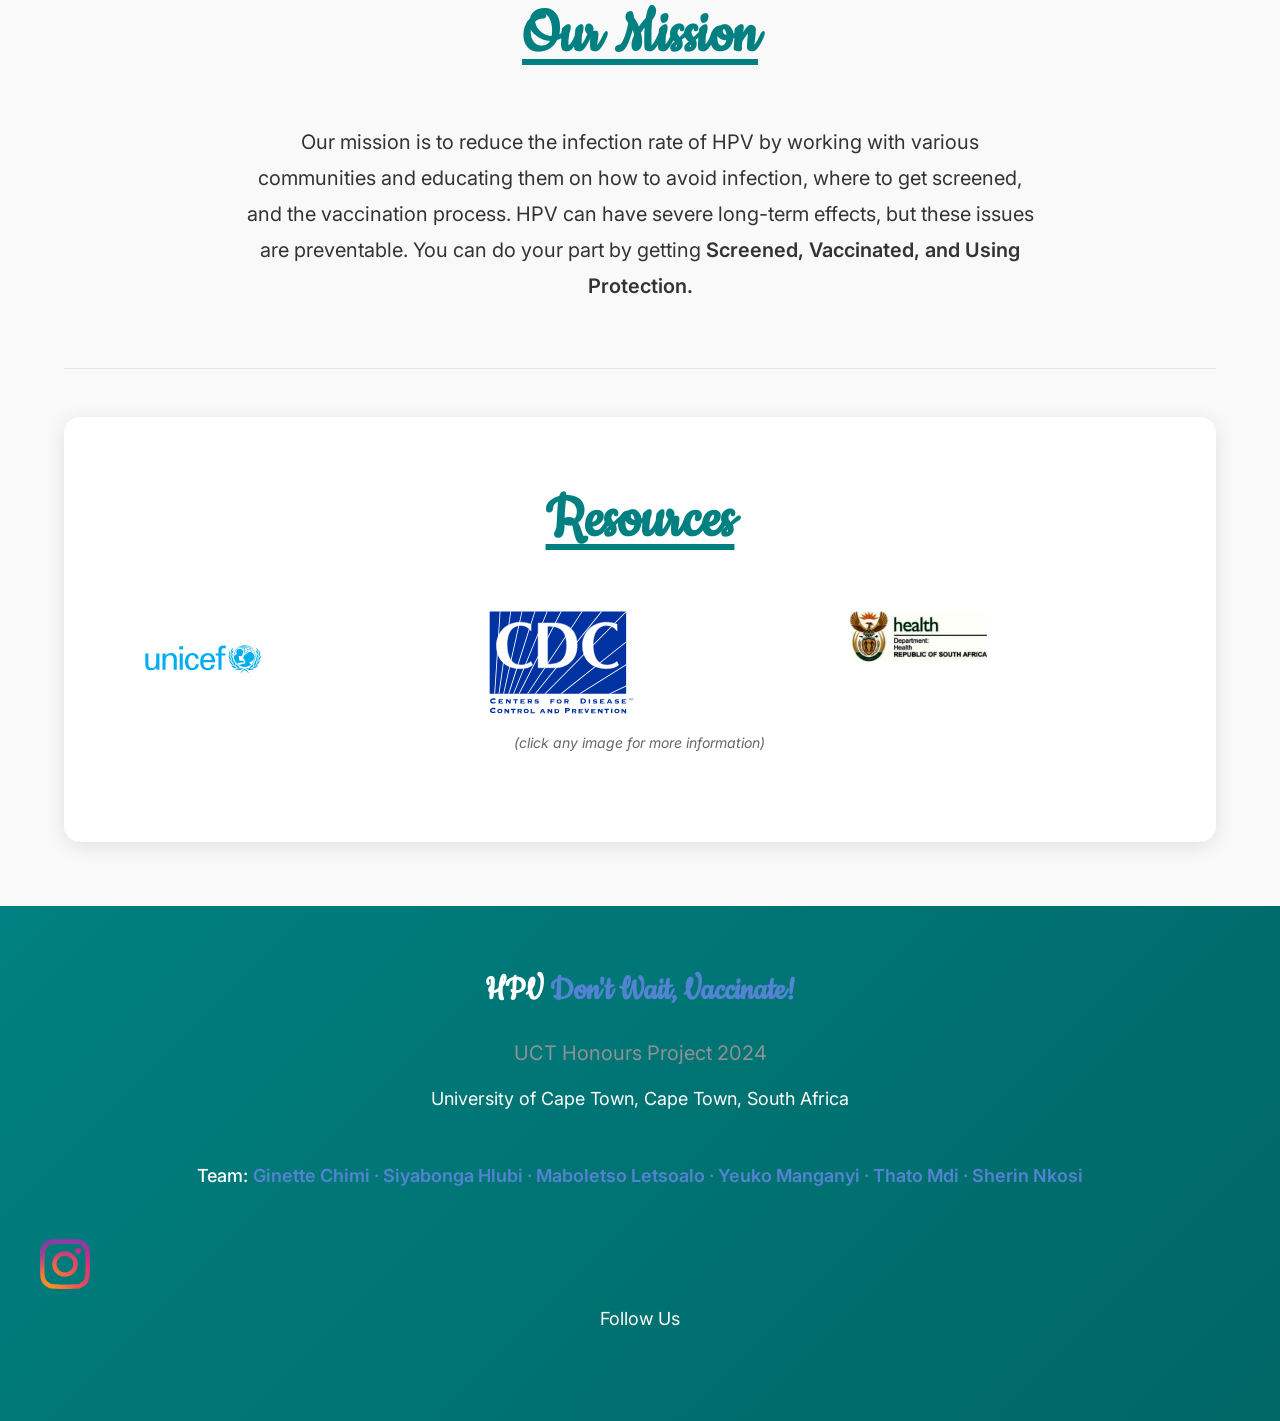
==== commit 1404710e: "Improve image loading and Safari compatibility with performance optimizations Co-authored-by: siyabo" ====
--- a/index.html
+++ b/index.html
@@ -3,6 +3,7 @@
 <head>
     <meta charset="UTF-8">
     <meta name="viewport" content="width=device-width, initial-scale=1.0">
+    <meta http-equiv="X-UA-Compatible" content="IE=edge">
     <meta name="description" content="HPV Community Public Engagement - Learn about HPV prevention, vaccination, and screening. Educational resource by UCT Honours students.">
     <meta name="keywords" content="HPV, human papillomavirus, vaccination, cervical cancer, prevention, health education, South Africa">
     <meta name="author" content="UCT Honours Project Team 2024">
@@ -27,6 +28,10 @@
     <link rel="preconnect" href="https://fonts.googleapis.com">
     <link rel="preconnect" href="https://fonts.gstatic.com" crossorigin>
     <link href="https://fonts.googleapis.com/css2?family=Cookie&family=Inter:wght@400;500;600;700&display=swap" rel="stylesheet">
+    
+    <!-- Preload critical images for Safari -->
+    <link rel="preload" as="image" href="cansa.png" type="image/png">
+    <link rel="preload" as="image" href="DOH.png" type="image/png">
     
     <link rel="stylesheet" type="text/css" href="styles.css">
 </head>
@@ -89,7 +94,9 @@
                            aria-label="Visit CANSA website for women's health information">
                             <img src="cansa.png" 
                                  alt="The Cancer Association of South Africa logo - supporting cancer awareness and research"
-                                 loading="lazy">
+                                 width="400" 
+                                 height="197"
+                                 decoding="async">
                         </a>
                         <p class="image-caption">(click image for more information)</p>
                     </div>
@@ -117,7 +124,9 @@
                            aria-label="Visit UNICEF South Africa for HPV and cervical cancer information">
                             <img src="UNICEF.svg" 
                                  alt="UNICEF logo - United Nations Children's Fund supporting health education"
-                                 loading="lazy">
+                                 width="150" 
+                                 height="150"
+                                 decoding="async">
                         </a>
                     </div>
                     <div class="resource-item">
@@ -127,7 +136,9 @@
                            aria-label="Visit CDC for comprehensive HPV infection information">
                             <img src="cdc.svg" 
                                  alt="CDC logo - Centers for Disease Control and Prevention providing health guidance"
-                                 loading="lazy">
+                                 width="150" 
+                                 height="150"
+                                 decoding="async">
                         </a>
                         <p class="resource-caption">(click any image for more information)</p>
                     </div>
@@ -138,7 +149,9 @@
                            aria-label="Download South African Department of Health cervical cancer policy document">
                             <img src="DOH.png" 
                                  alt="Department of Health Republic of South Africa logo - official health policy and guidelines"
-                                 loading="lazy">
+                                 width="400" 
+                                 height="151"
+                                 decoding="async">
                         </a>
                     </div>
                 </div>
@@ -163,13 +176,41 @@
                    target="_blank"
                    rel="noopener noreferrer"
                    aria-label="Follow us on Instagram for HPV awareness updates">
-                    <img src="ig.svg" 
-                         alt="Instagram logo - follow our social media for updates"
-                         loading="lazy">
+                                         <img src="ig.svg" 
+                          alt="Instagram logo - follow our social media for updates"
+                          width="50" 
+                          height="50"
+                          decoding="async">
                 </a>
                 <p>Follow Us</p>
             </div>
         </div>
     </footer>
+
+    <script>
+        // Safari image loading fallback
+        document.addEventListener('DOMContentLoaded', function() {
+            const images = document.querySelectorAll('img');
+            images.forEach(function(img) {
+                img.addEventListener('error', function() {
+                    console.log('Image failed to load:', this.src);
+                    // Retry loading the image
+                    const src = this.src;
+                    this.src = '';
+                    setTimeout(() => {
+                        this.src = src;
+                    }, 100);
+                });
+                
+                // Force redraw for Safari
+                if (navigator.userAgent.indexOf('Safari') !== -1 && navigator.userAgent.indexOf('Chrome') === -1) {
+                    img.style.opacity = '0';
+                    img.onload = function() {
+                        this.style.opacity = '1';
+                    };
+                }
+            });
+        });
+    </script>
 </body>
 </html>
--- a/styles.css
+++ b/styles.css
@@ -253,9 +253,12 @@
 
 .statistics-image img {
     width: 100%;
+    max-width: 400px;
     height: auto;
     border-radius: 12px;
     transition: transform 0.3s ease, box-shadow 0.3s ease;
+    -webkit-backface-visibility: hidden;
+    backface-visibility: hidden;
 }
 
 .statistics-image img:hover {
@@ -309,6 +312,9 @@
     max-width: 150px;
     height: auto;
     transition: filter 0.3s ease;
+    -webkit-backface-visibility: hidden;
+    backface-visibility: hidden;
+    object-fit: contain;
 }
 
 .resource-item img:hover {
@@ -376,6 +382,9 @@
     width: 50px;
     height: 50px;
     transition: transform 0.3s ease, filter 0.3s ease;
+    -webkit-backface-visibility: hidden;
+    backface-visibility: hidden;
+    object-fit: contain;
 }
 
 .footer-social img:hover {
@@ -386,6 +395,30 @@
 .footer-social p {
     margin-top: var(--spacing-sm);
     font-size: var(--font-size-lg);
+}
+
+/* Image Styles for Safari Compatibility */
+img {
+    max-width: 100%;
+    height: auto;
+    display: block;
+    border: 0;
+    -webkit-user-select: none;
+    -moz-user-select: none;
+    -ms-user-select: none;
+    user-select: none;
+}
+
+/* Ensure images load properly on Safari */
+img[src$=".png"], 
+img[src$=".jpg"], 
+img[src$=".jpeg"] {
+    image-rendering: -webkit-optimize-contrast;
+    image-rendering: crisp-edges;
+}
+
+img[src$=".svg"] {
+    image-rendering: auto;
 }
 
 /* Link Styles */
@@ -555,3 +588,19 @@
         --background-white: #ffffff;
     }
 }
+
+/* Safari-specific fixes */
+@supports (-webkit-appearance: none) {
+    img {
+        -webkit-transform: translateZ(0);
+        transform: translateZ(0);
+        -webkit-backface-visibility: hidden;
+        backface-visibility: hidden;
+    }
+    
+    .statistics-image img,
+    .resource-item img,
+    .footer-social img {
+        will-change: transform;
+    }
+}
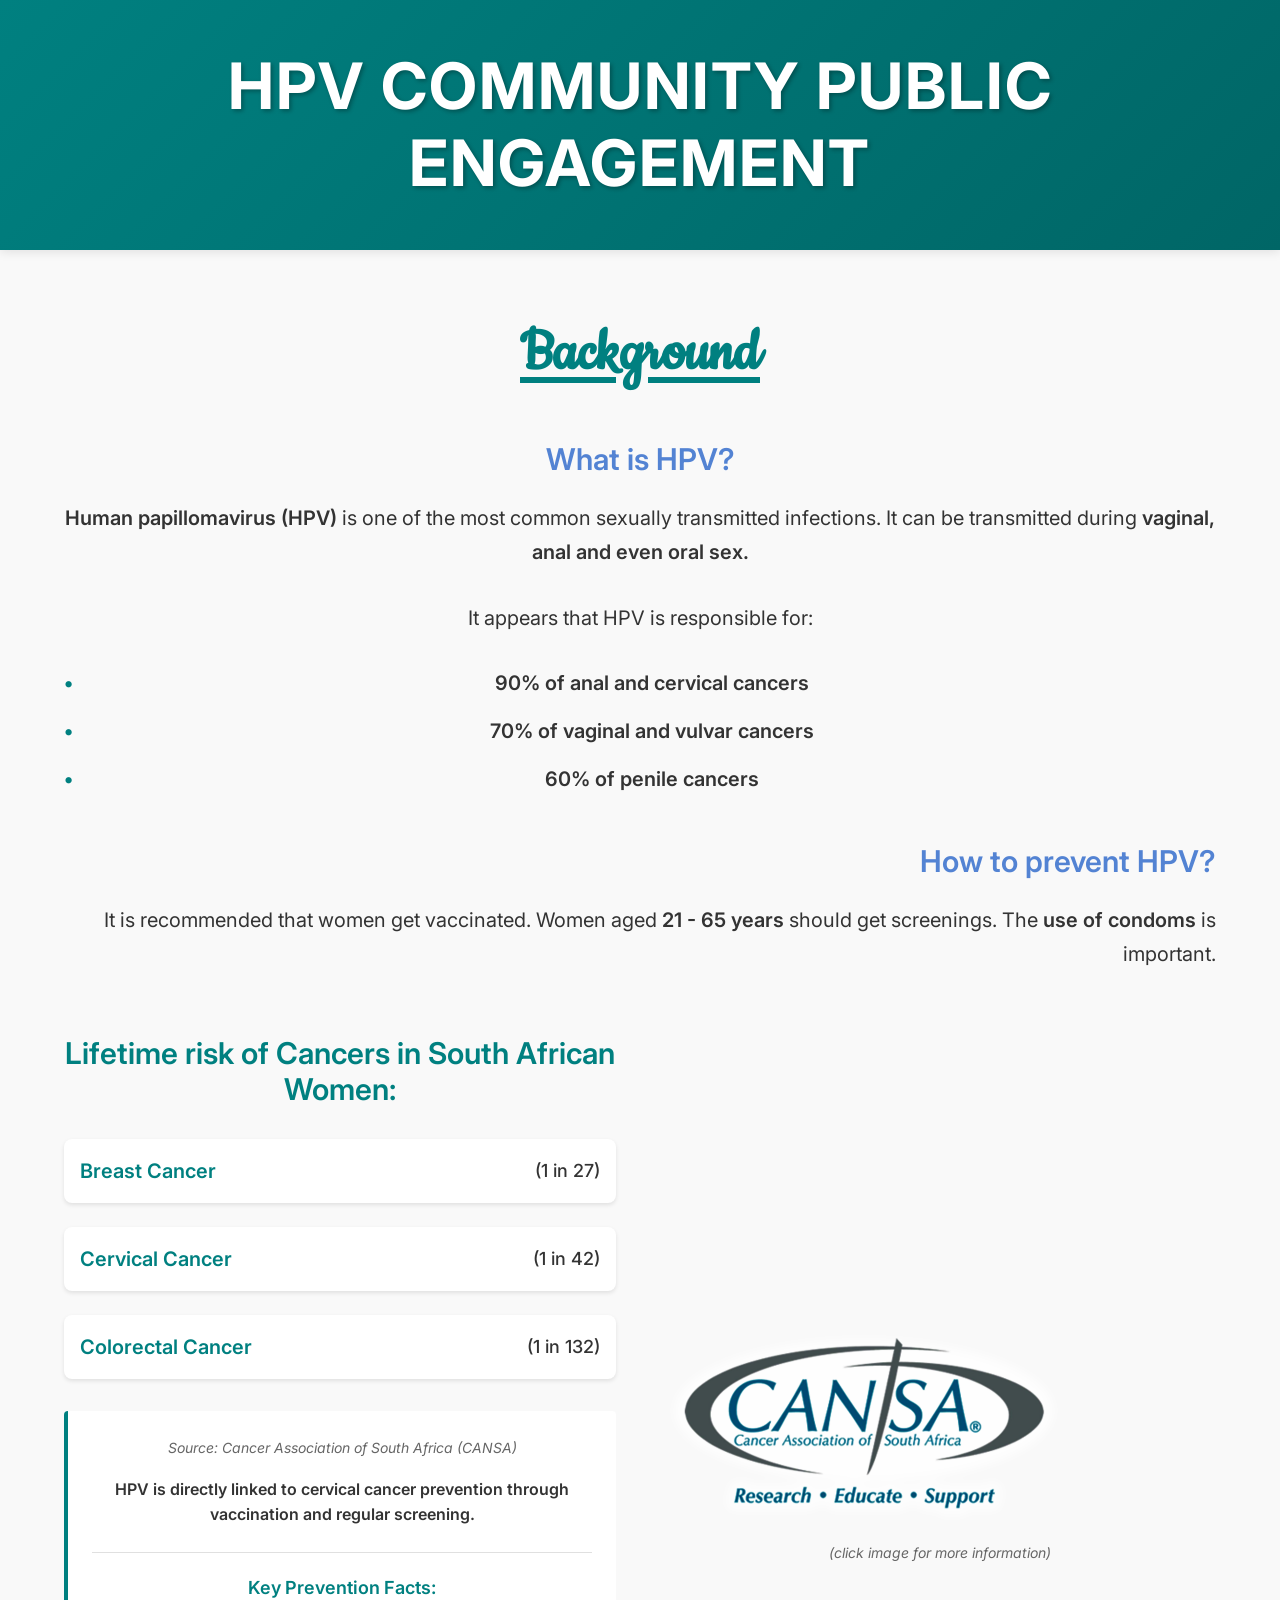
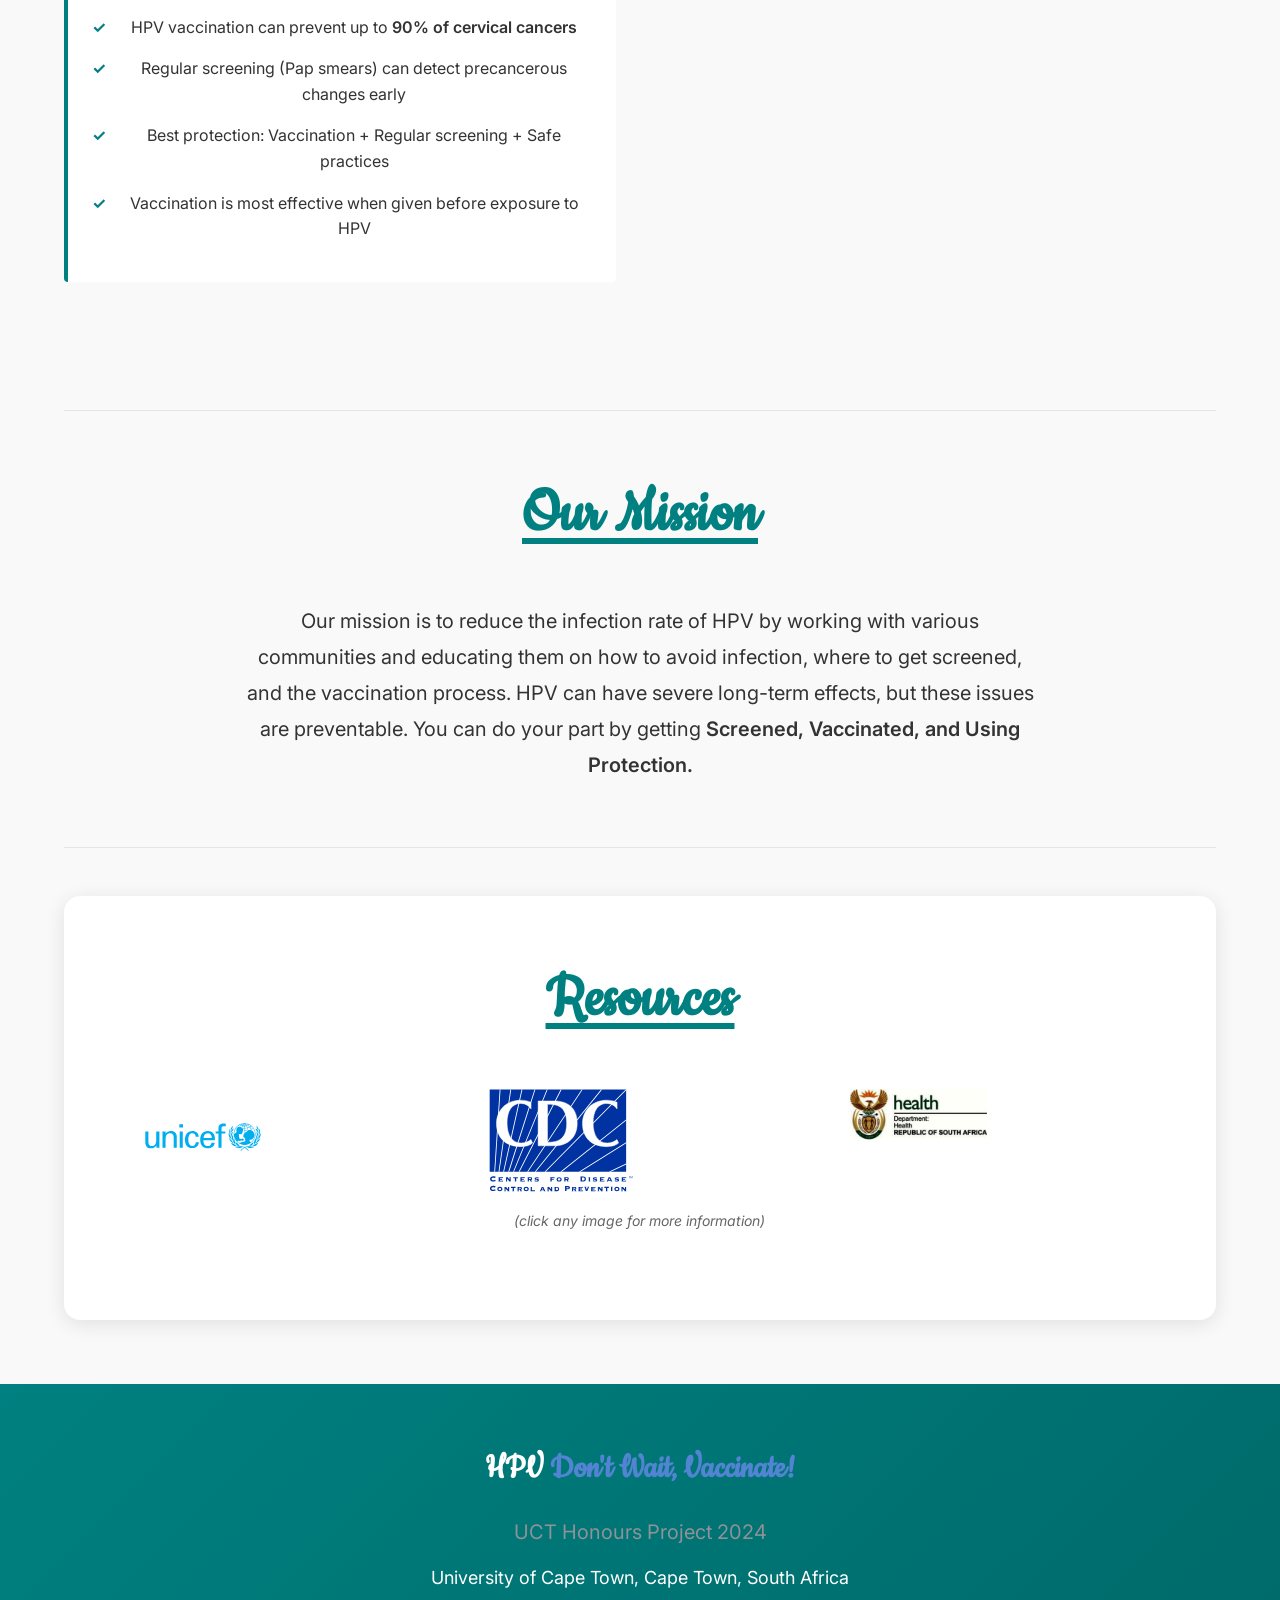
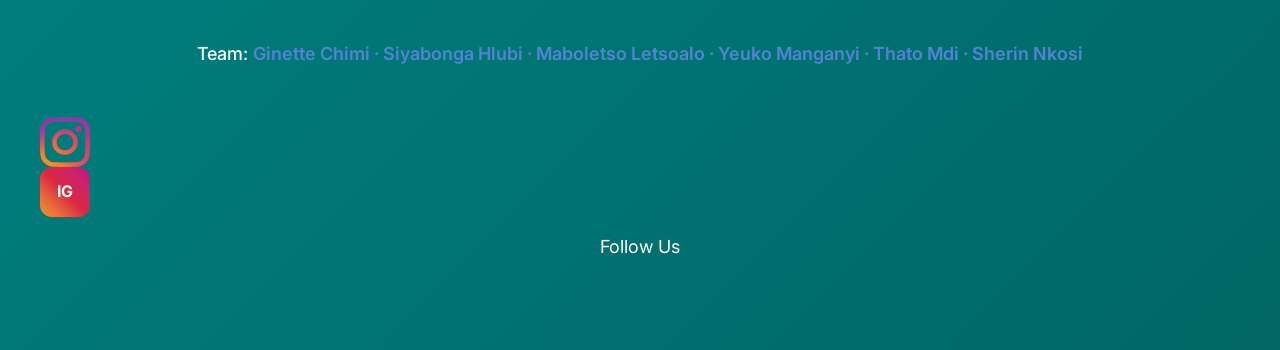
==== commit 9f16d109: "Enhance HPV awareness page with improved stats, image fallbacks, and error handling Co-authored-by: " ====
--- a/index.html
+++ b/index.html
@@ -85,6 +85,19 @@
                                 <span class="risk-value">(1 in 132)</span>
                             </div>
                         </div>
+                        <div class="stats-note">
+                            <p><em>Source: Cancer Association of South Africa (CANSA)</em></p>
+                            <p><strong>HPV is directly linked to cervical cancer prevention through vaccination and regular screening.</strong></p>
+                            <div class="additional-stats">
+                                <h4>Key Prevention Facts:</h4>
+                                <ul>
+                                    <li>HPV vaccination can prevent up to <strong>90% of cervical cancers</strong></li>
+                                    <li>Regular screening (Pap smears) can detect precancerous changes early</li>
+                                    <li>Best protection: Vaccination + Regular screening + Safe practices</li>
+                                    <li>Vaccination is most effective when given before exposure to HPV</li>
+                                </ul>
+                            </div>
+                        </div>
                     </div>
 
                     <div class="statistics-image">
@@ -92,11 +105,15 @@
                            target="_blank" 
                            rel="noopener noreferrer"
                            aria-label="Visit CANSA website for women's health information">
-                            <img src="cansa.png" 
+                            <img src="./cansa.png" 
                                  alt="The Cancer Association of South Africa logo - supporting cancer awareness and research"
                                  width="400" 
                                  height="197"
-                                 decoding="async">
+                                 onerror="this.style.display='none'; this.nextElementSibling.style.display='block';">
+                            <div style="display:none; padding: 20px; background: #f0f0f0; border: 2px dashed #ccc; text-align: center; border-radius: 8px;">
+                                <p style="margin: 0; color: #666;">📸 CANSA Logo</p>
+                                <p style="margin: 5px 0 0 0; font-size: 0.9em; color: #888;">Cancer Association of South Africa</p>
+                            </div>
                         </a>
                         <p class="image-caption">(click image for more information)</p>
                     </div>
@@ -122,11 +139,15 @@
                            target="_blank" 
                            rel="noopener noreferrer"
                            aria-label="Visit UNICEF South Africa for HPV and cervical cancer information">
-                            <img src="UNICEF.svg" 
+                            <img src="./UNICEF.svg" 
                                  alt="UNICEF logo - United Nations Children's Fund supporting health education"
                                  width="150" 
                                  height="150"
-                                 decoding="async">
+                                 onerror="this.style.display='none'; this.nextElementSibling.style.display='block';">
+                            <div style="display:none; padding: 15px; background: #e3f2fd; border: 2px dashed #2196F3; text-align: center; border-radius: 8px;">
+                                <p style="margin: 0; color: #1976D2;">🏛️ UNICEF</p>
+                                <p style="margin: 5px 0 0 0; font-size: 0.8em; color: #1565C0;">United Nations Children's Fund</p>
+                            </div>
                         </a>
                     </div>
                     <div class="resource-item">
@@ -134,11 +155,15 @@
                            target="_blank" 
                            rel="noopener noreferrer"
                            aria-label="Visit CDC for comprehensive HPV infection information">
-                            <img src="cdc.svg" 
+                            <img src="./cdc.svg" 
                                  alt="CDC logo - Centers for Disease Control and Prevention providing health guidance"
                                  width="150" 
                                  height="150"
-                                 decoding="async">
+                                 onerror="this.style.display='none'; this.nextElementSibling.style.display='block';">
+                            <div style="display:none; padding: 15px; background: #fff3e0; border: 2px dashed #ff9800; text-align: center; border-radius: 8px;">
+                                <p style="margin: 0; color: #f57c00;">🏥 CDC</p>
+                                <p style="margin: 5px 0 0 0; font-size: 0.8em; color: #ef6c00;">Centers for Disease Control</p>
+                            </div>
                         </a>
                         <p class="resource-caption">(click any image for more information)</p>
                     </div>
@@ -147,11 +172,15 @@
                            target="_blank" 
                            rel="noopener noreferrer"
                            aria-label="Download South African Department of Health cervical cancer policy document">
-                            <img src="DOH.png" 
+                            <img src="./DOH.png" 
                                  alt="Department of Health Republic of South Africa logo - official health policy and guidelines"
                                  width="400" 
                                  height="151"
-                                 decoding="async">
+                                 onerror="this.style.display='none'; this.nextElementSibling.style.display='block';">
+                            <div style="display:none; padding: 20px; background: #e8f5e8; border: 2px dashed #4caf50; text-align: center; border-radius: 8px;">
+                                <p style="margin: 0; color: #2e7d32;">🏛️ Department of Health</p>
+                                <p style="margin: 5px 0 0 0; font-size: 0.9em; color: #388e3c;">Republic of South Africa</p>
+                            </div>
                         </a>
                     </div>
                 </div>
@@ -176,11 +205,12 @@
                    target="_blank"
                    rel="noopener noreferrer"
                    aria-label="Follow us on Instagram for HPV awareness updates">
-                                         <img src="ig.svg" 
+                                                              <img src="./ig.svg" 
                           alt="Instagram logo - follow our social media for updates"
                           width="50" 
                           height="50"
-                          decoding="async">
+                          onerror="this.style.display='none'; this.nextElementSibling.style.display='block';">
+                     <div style="display:none; width: 50px; height: 50px; background: linear-gradient(45deg, #f09433 0%,#e6683c 25%,#dc2743 50%,#cc2366 75%,#bc1888 100%); border-radius: 12px; display: flex; align-items: center; justify-content: center; color: white; font-weight: bold;">IG</div>
                 </a>
                 <p>Follow Us</p>
             </div>
@@ -188,26 +218,55 @@
     </footer>
 
     <script>
-        // Safari image loading fallback
+        // Enhanced image loading and debugging
         document.addEventListener('DOMContentLoaded', function() {
+            console.log('Page loaded, checking images...');
+            
             const images = document.querySelectorAll('img');
-            images.forEach(function(img) {
+            console.log('Found', images.length, 'images');
+            
+            images.forEach(function(img, index) {
+                console.log('Image', index + 1, ':', img.src);
+                
+                // Add load event listener
+                img.addEventListener('load', function() {
+                    console.log('✅ Image loaded successfully:', this.src);
+                    this.style.opacity = '1';
+                });
+                
+                // Enhanced error handling
                 img.addEventListener('error', function() {
-                    console.log('Image failed to load:', this.src);
-                    // Retry loading the image
-                    const src = this.src;
-                    this.src = '';
-                    setTimeout(() => {
-                        this.src = src;
-                    }, 100);
+                    console.log('❌ Image failed to load:', this.src);
+                    console.log('Attempting fallback...');
+                    
+                    // Try different approaches
+                    const originalSrc = this.src;
+                    const filename = originalSrc.split('/').pop();
+                    
+                    // Try without ./ prefix
+                    if (originalSrc.startsWith('./')) {
+                        this.src = filename;
+                        return;
+                    }
+                    
+                    // Try with ./ prefix
+                    if (!originalSrc.startsWith('./')) {
+                        this.src = './' + filename;
+                        return;
+                    }
+                    
+                    // If all fails, show fallback
+                    console.log('All attempts failed, showing fallback');
                 });
                 
-                // Force redraw for Safari
-                if (navigator.userAgent.indexOf('Safari') !== -1 && navigator.userAgent.indexOf('Chrome') === -1) {
-                    img.style.opacity = '0';
-                    img.onload = function() {
-                        this.style.opacity = '1';
-                    };
+                // Set initial opacity for smooth loading
+                img.style.transition = 'opacity 0.3s ease';
+                img.style.opacity = '0';
+                
+                // Check if image is already cached/loaded
+                if (img.complete && img.naturalHeight !== 0) {
+                    img.style.opacity = '1';
+                    console.log('✅ Image already loaded:', img.src);
                 }
             });
         });
--- a/styles.css
+++ b/styles.css
@@ -274,6 +274,56 @@
     text-align: center;
 }
 
+.stats-note {
+    margin-top: var(--spacing-lg);
+    padding: var(--spacing-md);
+    background: var(--background-white);
+    border-left: 4px solid var(--primary-color);
+    border-radius: 4px;
+}
+
+.stats-note p {
+    margin-bottom: var(--spacing-sm);
+    font-size: var(--font-size-base);
+}
+
+.stats-note em {
+    color: var(--text-light);
+    font-size: var(--font-size-sm);
+}
+
+.additional-stats {
+    margin-top: var(--spacing-md);
+    padding-top: var(--spacing-md);
+    border-top: 1px solid #e0e0e0;
+}
+
+.additional-stats h4 {
+    color: var(--primary-color);
+    margin-bottom: var(--spacing-sm);
+    font-size: var(--font-size-lg);
+}
+
+.additional-stats ul {
+    list-style: none;
+    padding-left: 0;
+}
+
+.additional-stats li {
+    margin-bottom: var(--spacing-sm);
+    padding-left: var(--spacing-md);
+    position: relative;
+    line-height: 1.6;
+}
+
+.additional-stats li::before {
+    content: "✓";
+    color: var(--primary-color);
+    font-weight: bold;
+    position: absolute;
+    left: 0;
+}
+
 /* Mission Section */
 .mission-text {
     font-size: var(--font-size-xl);
